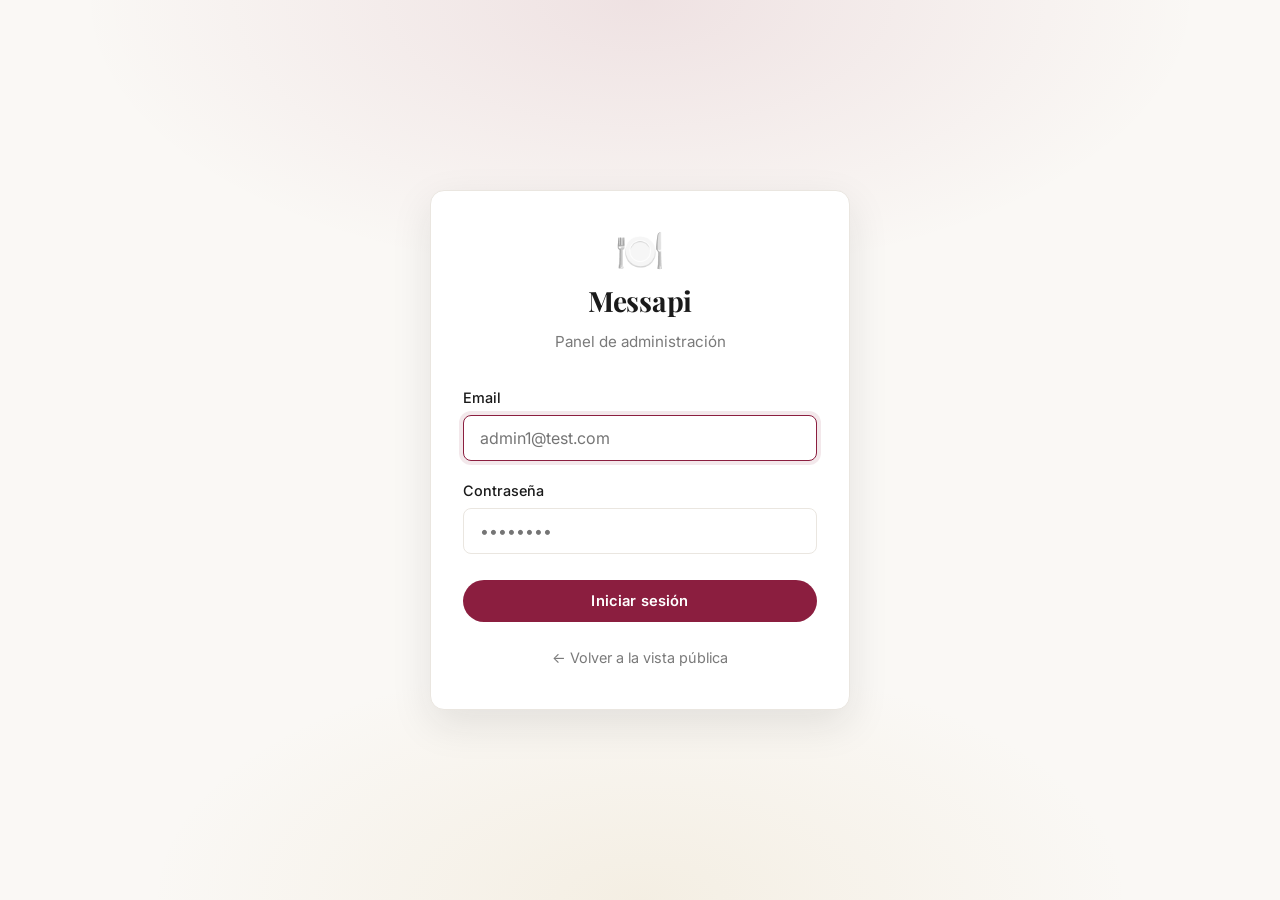
==== index.html @ 2e59fcf3 "feat: vista publica mobile con buscador desplegable y links de Maps" ====
<!DOCTYPE html>
<html lang="es">
<head>
    <meta charset="UTF-8">
    <meta name="viewport"
          content="width=device-width, initial-scale=1.0, viewport-fit=cover">
    <meta name="theme-color" content="#8B1E3F">
    <title>Iniciar sesión — Messapi</title>

    <link rel="preconnect" href="https://fonts.googleapis.com">
    <link rel="preconnect" href="https://fonts.gstatic.com" crossorigin>
    <link href="https://fonts.googleapis.com/css2?family=Playfair+Display:wght@600;700&family=Inter:wght@400;500;600;700&display=swap" rel="stylesheet">

    <link rel="stylesheet" href="css/global.css">
    <link rel="stylesheet" href="css/components.css">
    <link rel="stylesheet" href="css/mobile.css">
</head>
<body class="auth-page">

    <main class="auth-container">
        <div class="auth-card">
            <div class="auth-logo">🍽️</div>
            <h1 class="auth-title">Messapi</h1>
            <p class="auth-subtitle">Panel de administración</p>

            <form id="login-form" novalidate>
                <div class="form-group">
                    <label for="email">Email</label>
                    <input type="email" id="email" name="email" required
                           placeholder="admin1@test.com"
                           autocomplete="email"
                           inputmode="email"
                           autofocus>
                </div>

                <div class="form-group">
                    <label for="password">Contraseña</label>
                    <input type="password" id="password" name="password" required
                           placeholder="••••••••"
                           autocomplete="current-password">
                </div>

                <button type="submit" class="btn btn-primary btn-block" id="login-btn">
                    Iniciar sesión
                </button>

                <div id="form-error" class="form-error" hidden></div>
            </form>

            <p class="auth-footer">
                <a href="public.html">← Volver a la vista pública</a>
            </p>
        </div>
    </main>

    <script src="js/config.js"></script>
    <script src="js/utils/session.js"></script>
    <script src="js/utils/ui.js"></script>
    <script src="js/utils/guard.js"></script>
    <script src="js/services/client.js"></script>
    <script src="js/services/auth.js"></script>
    <script src="js/pages/login.js"></script>
</body>
</html>
---- css/global.css ----
/* =========================================================
   Reset y variables
   ========================================================= */
*, *::before, *::after {
    box-sizing: border-box;
    margin: 0;
    padding: 0;
}

:root {
    /* Paleta principal */
    --wine:        #8B1E3F;
    --wine-dark:   #6B1530;
    --wine-light:  #F5E6EB;

    --ink:         #1A1A1A;
    --ink-soft:    #3A3A3A;
    --muted:       #7A7A7A;
    --muted-soft:  #A8A8A8;

    --gold:        #C9A961;
    --gold-soft:   #E5D4A8;

    --cream:       #FAF8F5;
    --surface:     #FFFFFF;
    --border:      #EAE6E0;
    --border-dark: #D8D2C8;

    /* Estados */
    --success:     #2E7D32;
    --success-bg:  #E8F5E9;
    --warning:     #E65100;
    --warning-bg:  #FFF3E0;
    --danger:      #C62828;
    --danger-bg:   #FFEBEE;
    --info:        #1565C0;
    --info-bg:     #E3F2FD;
    --muted-bg:    #F0F0F0;

    /* Radios y sombras */
    --radius:      14px;
    --radius-sm:   8px;
    --radius-full: 999px;

    --shadow-sm:   0 1px 3px rgba(26, 26, 26, 0.04);
    --shadow-md:   0 4px 14px rgba(26, 26, 26, 0.06);
    --shadow-lg:   0 14px 40px rgba(26, 26, 26, 0.10);

    /* Tipografía */
    --font-display: 'Playfair Display', Georgia, serif;
    --font-sans:    'Inter', -apple-system, BlinkMacSystemFont,
                    'Segoe UI', Roboto, sans-serif;
}

/* El atributo hidden siempre oculta (regla universal) */
[hidden] {
    display: none !important;
}

html {
    font-family: var(--font-sans);
    color: var(--ink);
    background: var(--cream);
    line-height: 1.6;
    -webkit-font-smoothing: antialiased;
    -moz-osx-font-smoothing: grayscale;
}

body { min-height: 100vh; }

a { color: var(--wine); text-decoration: none; transition: color 0.15s; }
a:hover { color: var(--wine-dark); text-decoration: none; }

.container {
    width: 100%;
    max-width: 1200px;
    margin: 0 auto;
    padding: 0 24px;
}

/* =========================================================
   Header público
   ========================================================= */
.app-header {
    background: rgba(255, 255, 255, 0.95);
    backdrop-filter: saturate(180%) blur(10px);
    -webkit-backdrop-filter: saturate(180%) blur(10px);
    border-bottom: 1px solid var(--border);
    position: sticky;
    top: 0;
    z-index: 100;
}

.app-header__inner {
    display: flex;
    align-items: center;
    justify-content: space-between;
    height: 72px;
}

.app-header__logo {
    display: flex;
    align-items: center;
    gap: 10px;
    font-family: var(--font-display);
    font-size: 1.25rem;
    font-weight: 700;
    color: var(--ink);
    letter-spacing: -0.01em;
}
.app-header__logo:hover { color: var(--wine); }

.logo-icon { font-size: 1.5rem; }
.logo-text { line-height: 1; }

.app-header__nav { display: flex; gap: 10px; }

/* =========================================================
   Hero público
   ========================================================= */
.hero {
    position: relative;
    padding: 72px 0 56px;
    background:
        radial-gradient(900px 320px at 50% 0%, rgba(139, 30, 63, 0.08) 0%, transparent 70%),
        radial-gradient(700px 240px at 80% 100%, rgba(201, 169, 97, 0.10) 0%, transparent 70%),
        var(--cream);
    text-align: center;
}

.hero__inner { position: relative; z-index: 1; }

.hero__eyebrow {
    display: inline-block;
    font-size: 0.78rem;
    font-weight: 600;
    letter-spacing: 0.15em;
    text-transform: uppercase;
    color: var(--wine);
    padding: 6px 16px;
    background: var(--wine-light);
    border-radius: var(--radius-full);
    margin-bottom: 18px;
}

.hero__title {
    font-family: var(--font-display);
    font-size: 3rem;
    font-weight: 700;
    line-height: 1.1;
    letter-spacing: -0.02em;
    color: var(--ink);
    margin-bottom: 14px;
}

.hero__title::after {
    content: '';
    display: block;
    width: 60px;
    height: 3px;
    background: var(--gold);
    margin: 18px auto 0;
    border-radius: 2px;
}

.hero__subtitle {
    color: var(--muted);
    font-size: 1.08rem;
    max-width: 560px;
    margin: 0 auto;
    line-height: 1.6;
}

/* =========================================================
   Stats públicos
   ========================================================= */
.stats-section {
    margin-top: -32px;
    margin-bottom: 40px;
    position: relative;
    z-index: 2;
}

.stats-grid {
    display: grid;
    grid-template-columns: repeat(3, 1fr);
    gap: 16px;
}

.stat-card {
    background: var(--surface);
    border: 1px solid var(--border);
    border-radius: var(--radius);
    padding: 22px 20px;
    box-shadow: var(--shadow-md);
    text-align: center;
    transition: transform 0.2s, box-shadow 0.2s;
}
.stat-card:hover {
    transform: translateY(-2px);
    box-shadow: var(--shadow-lg);
}

.stat-card__icon {
    font-size: 1.6rem;
    margin-bottom: 8px;
    line-height: 1;
}

.stat-card__value {
    font-family: var(--font-display);
    font-size: 2rem;
    font-weight: 700;
    color: var(--wine);
    line-height: 1.1;
    margin-bottom: 4px;
    letter-spacing: -0.02em;
}

.stat-card__value--text {
    font-size: 1.1rem;
    color: var(--ink);
    white-space: nowrap;
    overflow: hidden;
    text-overflow: ellipsis;
    max-width: 100%;
    padding: 0 8px;
}

.stat-card__label {
    font-size: 0.78rem;
    color: var(--muted);
    text-transform: uppercase;
    letter-spacing: 0.08em;
    font-weight: 600;
}

/* =========================================================
   Toolbar (buscador + orden)
   ========================================================= */
.toolbar {
    display: flex;
    gap: 14px;
    align-items: center;
    margin-bottom: 28px;
    flex-wrap: wrap;
}

.toolbar__search {
    flex: 1 1 340px;
    position: relative;
    display: flex;
    align-items: center;
}

.toolbar__search-icon {
    position: absolute;
    left: 18px;
    font-size: 1rem;
    color: var(--muted);
    pointer-events: none;
    transition: color 0.15s;
}

.toolbar__search input {
    width: 100%;
    padding: 14px 18px 14px 46px;
    font-size: 0.95rem;
    font-family: inherit;
    border: 1px solid var(--border);
    border-radius: var(--radius-full);
    background: var(--surface);
    color: var(--ink);
    transition: border-color 0.15s, box-shadow 0.15s;
    box-shadow: var(--shadow-sm);
}
.toolbar__search input::placeholder { color: var(--muted-soft); }
.toolbar__search input:focus {
    outline: none;
    border-color: var(--wine);
    box-shadow: 0 0 0 4px rgba(139, 30, 63, 0.10);
}
.toolbar__search input:focus + .toolbar__search-icon { color: var(--wine); }

.toolbar__sort {
    display: flex;
    align-items: center;
    gap: 10px;
    color: var(--muted);
    font-size: 0.9rem;
    font-weight: 500;
}

.toolbar__sort select {
    padding: 13px 18px;
    font-size: 0.9rem;
    font-family: inherit;
    border: 1px solid var(--border);
    border-radius: var(--radius-full);
    background: var(--surface);
    color: var(--ink);
    cursor: pointer;
    box-shadow: var(--shadow-sm);
    transition: border-color 0.15s, box-shadow 0.15s;
}
.toolbar__sort select:focus {
    outline: none;
    border-color: var(--wine);
    box-shadow: 0 0 0 4px rgba(139, 30, 63, 0.10);
}

/* =========================================================
   Botones
   ========================================================= */
.btn {
    display: inline-flex;
    align-items: center;
    justify-content: center;
    gap: 6px;
    padding: 11px 22px;
    font-size: 0.92rem;
    font-weight: 600;
    font-family: inherit;
    border: 1px solid transparent;
    border-radius: var(--radius-full);
    cursor: pointer;
    transition: background 0.15s, border-color 0.15s,
                color 0.15s, opacity 0.15s, transform 0.1s;
    text-decoration: none;
    white-space: nowrap;
    letter-spacing: 0.01em;
}
.btn:disabled { opacity: 0.6; cursor: not-allowed; }
.btn:active:not(:disabled) { transform: translateY(1px); }

.btn-primary {
    background: var(--wine);
    color: #fff;
}
.btn-primary:hover:not(:disabled) { background: var(--wine-dark); }

.btn-outline {
    background: transparent;
    border-color: var(--border-dark);
    color: var(--ink);
}
.btn-outline:hover {
    background: var(--wine);
    border-color: var(--wine);
    color: #fff;
}

.btn-sm { padding: 9px 18px; font-size: 0.85rem; }
.btn-block { width: 100%; margin-top: 8px; }

/* =========================================================
   Estados (loading / error / empty)
   ========================================================= */
.state-block {
    text-align: center;
    padding: 80px 20px;
    color: var(--muted);
    font-size: 1rem;
}

.state-block--error { color: var(--danger); }
.state-block--error p { margin-bottom: 20px; }

.empty-icon {
    font-size: 3rem;
    margin-bottom: 14px;
    opacity: 0.4;
}

/* =========================================================
   Grid público
   ========================================================= */
.public-main { padding-bottom: 60px; }

.cards-grid {
    display: grid;
    grid-template-columns: repeat(auto-fill, minmax(340px, 1fr));
    gap: 24px;
}

/* =========================================================
   Footer
   ========================================================= */
.app-footer {
    margin-top: 60px;
    padding: 32px 0;
    border-top: 1px solid var(--border);
    text-align: center;
    color: var(--muted);
    font-size: 0.88rem;
    background: var(--surface);
}

/* =========================================================
   Autenticación (login)
   ========================================================= */
.auth-page {
    display: flex;
    align-items: center;
    justify-content: center;
    min-height: 100vh;
    padding: 24px;
    background:
        radial-gradient(800px 400px at 50% 0%, rgba(139, 30, 63, 0.10) 0%, transparent 70%),
        radial-gradient(700px 350px at 50% 100%, rgba(201, 169, 97, 0.12) 0%, transparent 70%),
        var(--cream);
}

.auth-container {
    width: 100%;
    max-width: 420px;
}

.auth-card {
    background: var(--surface);
    border: 1px solid var(--border);
    border-radius: var(--radius);
    padding: 40px 32px;
    box-shadow: var(--shadow-lg);
}

.auth-logo {
    text-align: center;
    font-size: 2.5rem;
    margin-bottom: 8px;
    line-height: 1;
}

.auth-title {
    font-family: var(--font-display);
    font-size: 1.75rem;
    font-weight: 700;
    text-align: center;
    color: var(--ink);
    letter-spacing: -0.01em;
    margin-bottom: 6px;
}

.auth-subtitle {
    text-align: center;
    color: var(--muted);
    font-size: 0.95rem;
    margin-bottom: 32px;
}

.auth-footer {
    margin-top: 24px;
    text-align: center;
    font-size: 0.9rem;
}

.auth-footer a {
    color: var(--muted);
    transition: color 0.15s;
}
.auth-footer a:hover {
    color: var(--wine);
}

.auth-card .form-group {
    margin-bottom: 18px;
}

.auth-card .form-group label {
    display: block;
    margin-bottom: 6px;
    font-weight: 500;
    font-size: 0.9rem;
    color: var(--ink);
}

.auth-card .form-group input {
    width: 100%;
    padding: 12px 16px;
    border: 1px solid var(--border);
    border-radius: var(--radius-sm);
    font-size: 1rem;
    font-family: inherit;
    background: var(--surface);
    color: var(--ink);
    transition: border-color 0.15s, box-shadow 0.15s;
}

.auth-card .form-group input:focus {
    outline: none;
    border-color: var(--wine);
    box-shadow: 0 0 0 4px rgba(139, 30, 63, 0.10);
}

/* Mensaje de error */
.form-error {
    margin-top: 14px;
    padding: 12px 14px;
    background: var(--danger-bg);
    border: 1px solid var(--danger);
    border-radius: var(--radius-sm);
    color: var(--danger);
    font-size: 0.9rem;
}

/* =========================================================
   Modal (base)
   ========================================================= */
.modal-overlay {
    position: fixed;
    inset: 0;
    background: rgba(26, 26, 26, 0.5);
    display: flex;
    align-items: center;
    justify-content: center;
    padding: 20px;
    z-index: 1000;
    animation: fadeIn 0.2s ease-out;
}

@keyframes fadeIn {
    from { opacity: 0; }
    to   { opacity: 1; }
}

.modal {
    background: var(--surface);
    border-radius: var(--radius);
    padding: 32px;
    max-width: 480px;
    width: 100%;
    box-shadow: var(--shadow-lg);
    animation: modalIn 0.25s cubic-bezier(0.4, 0, 0.2, 1);
    max-height: calc(100vh - 40px);
    overflow-y: auto;
}

@keyframes modalIn {
    from { opacity: 0; transform: translateY(12px) scale(0.98); }
    to   { opacity: 1; transform: translateY(0) scale(1); }
}

.modal--large { max-width: 560px; }

.modal__header {
    display: flex;
    align-items: center;
    justify-content: space-between;
    margin-bottom: 20px;
}

.modal__header .modal__title { margin-bottom: 0; }

.modal__close {
    background: transparent;
    border: none;
    font-size: 1.2rem;
    color: var(--muted);
    cursor: pointer;
    padding: 4px 8px;
    border-radius: 4px;
    transition: background 0.15s, color 0.15s;
}
.modal__close:hover {
    background: var(--cream);
    color: var(--ink);
}

.modal__title {
    font-family: var(--font-display);
    font-size: 1.5rem;
    font-weight: 700;
    color: var(--ink);
    margin-bottom: 6px;
    letter-spacing: -0.01em;
}

.modal__message {
    color: var(--muted);
    font-size: 0.92rem;
    margin-bottom: 24px;
}

.modal .form-group {
    margin-bottom: 16px;
}

.modal .form-group label {
    display: block;
    margin-bottom: 6px;
    font-weight: 500;
    font-size: 0.88rem;
    color: var(--ink);
}

.modal .form-group input,
.modal .form-group textarea {
    width: 100%;
    padding: 11px 14px;
    border: 1px solid var(--border);
    border-radius: var(--radius-sm);
    font-size: 0.95rem;
    font-family: inherit;
    background: var(--surface);
    color: var(--ink);
    transition: border-color 0.15s, box-shadow 0.15s;
    resize: vertical;
}

.modal .form-group input:focus,
.modal .form-group textarea:focus {
    outline: none;
    border-color: var(--wine);
    box-shadow: 0 0 0 4px rgba(139, 30, 63, 0.10);
}

.modal__actions {
    display: flex;
    gap: 10px;
    justify-content: flex-end;
    margin-top: 24px;
}

.modal__actions .btn { min-width: 120px; }

/* =========================================================
   Panel de mesas — Navbar
   ========================================================= */
.app-navbar {
    background: var(--surface);
    border-bottom: 1px solid var(--border);
    position: sticky;
    top: 0;
    z-index: 100;
    box-shadow: var(--shadow-sm);
}

.app-navbar__inner {
    max-width: 1200px;
    margin: 0 auto;
    padding: 0 24px;
    height: 64px;
    display: flex;
    align-items: center;
    justify-content: space-between;
}

.app-navbar__brand {
    display: flex;
    align-items: center;
    gap: 10px;
    font-family: var(--font-display);
    font-size: 1.15rem;
    font-weight: 700;
    color: var(--ink);
}

.app-navbar__badge {
    font-family: var(--font-sans);
    font-size: 0.65rem;
    font-weight: 700;
    letter-spacing: 0.1em;
    text-transform: uppercase;
    color: var(--wine);
    background: var(--wine-light);
    padding: 3px 8px;
    border-radius: 4px;
    margin-left: 4px;
}

.app-navbar__actions {
    display: flex;
    align-items: center;
    gap: 8px;
}

.navbar-btn {
    display: inline-flex;
    align-items: center;
    gap: 8px;
    padding: 8px 14px;
    border-radius: var(--radius-sm);
    border: 1px solid transparent;
    background: transparent;
    color: var(--ink);
    font-family: inherit;
    font-size: 0.88rem;
    font-weight: 500;
    letter-spacing: 0.01em;
    cursor: pointer;
    text-decoration: none;
    transition: background 0.15s, border-color 0.15s, color 0.15s;
}

.navbar-btn:hover {
    background: var(--cream);
    border-color: var(--border);
    text-decoration: none;
    color: var(--ink);
}

.navbar-btn.is-active {
    background: var(--wine);
    color: #fff;
    border-color: var(--wine);
}
.navbar-btn.is-active:hover {
    background: var(--wine-dark);
    border-color: var(--wine-dark);
    color: #fff;
}

.navbar-btn--danger:hover {
    background: var(--danger-bg);
    border-color: var(--danger);
    color: var(--danger);
}

.navbar-btn__icon {
    width: 18px;
    height: 18px;
    flex-shrink: 0;
    display: block;
    font-size: 1rem;
    line-height: 1;
}

/* =========================================================
   Panel de mesas — Layout
   ========================================================= */
.tables-panel {
    max-width: 1200px;
    margin: 0 auto;
    padding: 32px 24px 72px;
}

.tables-hero {
    margin-bottom: 32px;
}

.tables-hero__title {
    font-family: var(--font-display);
    font-size: 1.5rem;
    font-weight: 700;
    letter-spacing: 0.02em;
    color: var(--ink);
    margin-bottom: 6px;
    text-transform: uppercase;
}

.tables-hero__subtitle {
    color: var(--muted);
    font-size: 0.95rem;
}

/* =========================================================
   Grid de mesas (responsive automático)
   Se adapta al ancho del celu:
   - 320px → 4 columnas
   - 375px → 5 columnas
   - 414px → 6 columnas
   - 480px+ → 7 columnas
   ========================================================= */
.tables-grid {
    display: grid;
    grid-template-columns: repeat(auto-fill, minmax(58px, 1fr));
    gap: 14px;
    margin-bottom: 32px;
    padding: 8px 0;
}

.table-circle {
    aspect-ratio: 1;
    border-radius: 50%;
    border: none;
    cursor: pointer;
    display: flex;
    align-items: center;
    justify-content: center;
    padding: 0;
    position: relative;
    font-family: var(--font-display);
    font-weight: 700;
    font-size: 1.9rem;
    color: #fff;
    text-shadow: 0 2px 3px rgba(0, 0, 0, 0.35);
    transition:
        transform 0.15s cubic-bezier(0.4, 0, 0.2, 1),
        box-shadow 0.2s ease,
        filter 0.2s ease;
    will-change: transform;
    -webkit-tap-highlight-color: transparent;
    outline: none;
}

/* Brillo superior (glossy) */
.table-circle::before {
    content: '';
    position: absolute;
    top: 6%;
    left: 15%;
    right: 15%;
    height: 38%;
    border-radius: 50%;
    background: linear-gradient(
        180deg,
        rgba(255, 255, 255, 0.55) 0%,
        rgba(255, 255, 255, 0.05) 100%
    );
    pointer-events: none;
}

/* Sombra interna (volumen) */
.table-circle::after {
    content: '';
    position: absolute;
    bottom: 4%;
    left: 20%;
    right: 20%;
    height: 22%;
    border-radius: 50%;
    background: radial-gradient(
        ellipse at center,
        rgba(0, 0, 0, 0.18) 0%,
        transparent 70%
    );
    pointer-events: none;
}

.table-circle__number {
    line-height: 1;
    position: relative;
    z-index: 1;
    font-feature-settings: "tnum";
    letter-spacing: -0.02em;
}

/* Estados */
.table-circle--available {
    background:
        radial-gradient(circle at 30% 25%,
            #4ade80 0%,
            #16a34a 55%,
            #15803d 100%);
    box-shadow:
        0 1px 0 rgba(255, 255, 255, 0.4) inset,
        0 -3px 6px rgba(0, 0, 0, 0.15) inset,
        0 8px 18px rgba(22, 163, 74, 0.35),
        0 3px 6px rgba(0, 0, 0, 0.10);
}

.table-circle--occupied {
    background:
        radial-gradient(circle at 30% 25%,
            #f87171 0%,
            #dc2626 55%,
            #b91c1c 100%);
    box-shadow:
        0 1px 0 rgba(255, 255, 255, 0.4) inset,
        0 -3px 6px rgba(0, 0, 0, 0.15) inset,
        0 8px 18px rgba(220, 38, 38, 0.35),
        0 3px 6px rgba(0, 0, 0, 0.10);
}

.table-circle--reserved {
    background:
        radial-gradient(circle at 30% 25%,
            #fcd34d 0%,
            #f59e0b 55%,
            #d97706 100%);
    box-shadow:
        0 1px 0 rgba(255, 255, 255, 0.5) inset,
        0 -3px 6px rgba(0, 0, 0, 0.15) inset,
        0 8px 18px rgba(245, 158, 11, 0.40),
        0 3px 6px rgba(0, 0, 0, 0.10);
    color: #7c2d12;
    text-shadow: 0 1px 1px rgba(255, 255, 255, 0.3);
}

/* Hover */
.table-circle:hover:not(:disabled) {
    transform: translateY(-4px) scale(1.04);
}

.table-circle--available:hover:not(:disabled) {
    box-shadow:
        0 1px 0 rgba(255, 255, 255, 0.5) inset,
        0 -3px 6px rgba(0, 0, 0, 0.15) inset,
        0 14px 28px rgba(22, 163, 74, 0.50),
        0 5px 10px rgba(0, 0, 0, 0.12);
}

.table-circle--occupied:hover:not(:disabled) {
    box-shadow:
        0 1px 0 rgba(255, 255, 255, 0.5) inset,
        0 -3px 6px rgba(0, 0, 0, 0.15) inset,
        0 14px 28px rgba(220, 38, 38, 0.50),
        0 5px 10px rgba(0, 0, 0, 0.12);
}

.table-circle--reserved:hover:not(:disabled) {
    box-shadow:
        0 1px 0 rgba(255, 255, 255, 0.5) inset,
        0 -3px 6px rgba(0, 0, 0, 0.15) inset,
        0 14px 28px rgba(245, 158, 11, 0.55),
        0 5px 10px rgba(0, 0, 0, 0.12);
}

/* Active (presionado) */
.table-circle:active:not(:disabled) {
    transform: translateY(-1px) scale(0.97);
    transition: transform 0.05s ease;
}

/* Focus (teclado) */
.table-circle:focus-visible {
    box-shadow:
        0 1px 0 rgba(255, 255, 255, 0.5) inset,
        0 -3px 6px rgba(0, 0, 0, 0.15) inset,
        0 0 0 4px rgba(139, 30, 63, 0.35),
        0 8px 18px rgba(0, 0, 0, 0.20);
}

/* Disabled */
.table-circle:disabled {
    opacity: 0.55;
    cursor: wait;
    transform: none !important;
    filter: grayscale(0.3);
}

/* =========================================================
   Panel de mesas — Leyenda
   ========================================================= */
.legend {
    display: flex;
    justify-content: center;
    gap: 28px;
    flex-wrap: wrap;
    padding: 20px;
    background: var(--surface);
    border: 1px solid var(--border);
    border-radius: var(--radius);
    box-shadow: var(--shadow-sm);
}

.legend__item {
    display: inline-flex;
    align-items: center;
    gap: 8px;
    font-size: 0.9rem;
    font-weight: 500;
    color: var(--ink);
    text-transform: uppercase;
    letter-spacing: 0.05em;
}

.legend__dot {
    width: 14px;
    height: 14px;
    border-radius: 50%;
    display: inline-block;
}

.legend__dot--available { background: #16a34a; }
.legend__dot--occupied  { background: #dc2626; }
.legend__dot--reserved  { background: #f59e0b; }

/* =========================================================
   Modal — Tabs
   ========================================================= */
.tabs {
    display: flex;
    gap: 4px;
    border-bottom: 1px solid var(--border);
    margin-bottom: 24px;
}

.tab {
    padding: 10px 18px;
    border: none;
    background: transparent;
    font-family: inherit;
    font-size: 0.92rem;
    font-weight: 500;
    color: var(--muted);
    cursor: pointer;
    border-bottom: 2px solid transparent;
    margin-bottom: -1px;
    transition: color 0.15s, border-color 0.15s;
}

.tab:hover { color: var(--ink); }

.tab.is-active {
    color: var(--wine);
    border-bottom-color: var(--wine);
    font-weight: 600;
}

.tab-panel { display: none; }
.tab-panel.is-active { display: block; }

/* =========================================================
   Numberbox
   ========================================================= */
.numberbox {
    display: inline-flex;
    align-items: center;
    gap: 0;
    border: 1px solid var(--border);
    border-radius: var(--radius-sm);
    background: var(--surface);
    overflow: hidden;
    transition: border-color 0.15s, box-shadow 0.15s;
}

.numberbox:focus-within {
    border-color: var(--wine);
    box-shadow: 0 0 0 4px rgba(139, 30, 63, 0.10);
}

.numberbox__btn {
    width: 48px;
    height: 48px;
    display: inline-flex;
    align-items: center;
    justify-content: center;
    background: var(--cream);
    border: none;
    color: var(--ink);
    font-size: 1.4rem;
    font-weight: 600;
    cursor: pointer;
    transition: background 0.15s, color 0.15s;
    font-family: inherit;
    user-select: none;
    line-height: 1;
}

.numberbox__btn:hover {
    background: var(--wine-light);
    color: var(--wine);
}

.numberbox__btn:active { background: var(--gold-soft); }

.numberbox__input {
    width: 72px;
    height: 48px;
    border: none;
    border-left: 1px solid var(--border);
    border-right: 1px solid var(--border);
    background: var(--surface);
    color: var(--ink);
    font-size: 1.05rem;
    font-weight: 600;
    text-align: center;
    font-family: inherit;
    outline: none;
    -moz-appearance: textfield;
}

.numberbox__input::-webkit-outer-spin-button,
.numberbox__input::-webkit-inner-spin-button {
    -webkit-appearance: none;
    margin: 0;
}

.numberbox__hint {
    margin-top: 14px;
    color: var(--muted);
    font-size: 0.9rem;
}

.numberbox__hint strong {
    color: var(--ink);
    font-weight: 600;
}

/* =========================================================
   Toasts
   ========================================================= */
.toast {
    position: fixed;
    top: 20px;
    right: 20px;
    padding: 12px 18px;
    border-radius: var(--radius-sm);
    color: #fff;
    font-size: 0.9rem;
    font-weight: 500;
    box-shadow: var(--shadow-lg);
    z-index: 10000;
    animation: slideIn 0.25s ease-out;
    max-width: 340px;
}

.toast-success { background: var(--success); }
.toast-error   { background: var(--danger);  }
.toast-info    { background: var(--info);    }

.toast-available { background: #16a34a; }
.toast-occupied  { background: #dc2626; }
.toast-reserved  { background: #f59e0b; }

.toast-hide {
    opacity: 0;
    transform: translateX(20px);
    transition: opacity 0.3s, transform 0.3s;
}

@keyframes slideIn {
    from { opacity: 0; transform: translateX(20px); }
    to   { opacity: 1; transform: translateX(0);    }
}

/* =========================================================
   Responsive
   ========================================================= */
@media (max-width: 900px) {
    .stats-grid { gap: 12px; }
}

@media (max-width: 720px) {
    /* Header / Hero */
    .app-header__inner { height: 64px; }
    .hero { padding: 48px 0 40px; }
    .hero__title { font-size: 2rem; }
    .hero__title::after { margin-top: 14px; }
    .hero__subtitle { font-size: 1rem; }

    /* Stats */
    .stats-grid { grid-template-columns: 1fr; gap: 10px; }
    .stats-section { margin-top: -20px; margin-bottom: 28px; }

    /* Toolbar */
    .toolbar { flex-direction: column; align-items: stretch; }
    .toolbar__sort { justify-content: space-between; }

    /* Cards públicas */
    .cards-grid { grid-template-columns: 1fr; }

    /* Modal */
    .modal { padding: 24px; }

    /* Navbar del panel */
    .app-navbar__inner { padding: 0 16px; }
    .navbar-btn__label { display: none; }
    .navbar-btn { padding: 8px 10px; }

    /* Panel de mesas */
    .tables-panel { padding: 24px 16px 48px; }
    .tables-hero__title { font-size: 1.2rem; }

    .tables-grid {
        grid-template-columns: repeat(auto-fill, minmax(82px, 1fr));
        gap: 18px;
        padding: 12px 0;
    }

    .table-circle { font-size: 1.4rem; }

    .legend { gap: 16px; padding: 16px; }
    .legend__item { font-size: 0.78rem; }
}
---- css/components.css ----
/* =========================================================
   Spinner (usado en estados de carga)
   ========================================================= */
.spinner {
    width: 42px;
    height: 42px;
    border: 3px solid var(--border);
    border-top-color: var(--wine);
    border-radius: 50%;
    animation: spin 0.8s linear infinite;
    margin: 0 auto 16px;
}

@keyframes spin { to { transform: rotate(360deg); } }

/* =========================================================
   Card base (con borde superior decorativo)
   ========================================================= */
.card {
    background: var(--surface);
    border-radius: var(--radius);
    border: 1px solid var(--border);
    padding: 0;
    box-shadow: var(--shadow-sm);
    transition: box-shadow 0.25s, transform 0.25s, border-color 0.25s;
    overflow: hidden;
    position: relative;
    animation: fadeUp 0.4s ease-out both;
}

.card:hover {
    box-shadow: var(--shadow-lg);
    transform: translateY(-4px);
    border-color: var(--border-dark);
}

@keyframes fadeUp {
    from { opacity: 0; transform: translateY(10px); }
    to   { opacity: 1; transform: translateY(0);    }
}

/* Borde superior decorativo (vino → dorado) */
.card::before {
    content: '';
    display: block;
    height: 3px;
    background: linear-gradient(90deg, var(--wine) 0%, var(--gold) 100%);
}

/* =========================================================
   Restaurant card (vista pública)
   ========================================================= */
.restaurant-card {
    display: flex;
    flex-direction: column;
    padding: 24px;
    gap: 14px;
}

.restaurant-card__header {
    display: flex;
    justify-content: space-between;
    align-items: flex-start;
    gap: 12px;
}

.restaurant-card__name {
    font-family: var(--font-display);
    font-size: 1.35rem;
    font-weight: 700;
    line-height: 1.25;
    color: var(--ink);
    letter-spacing: -0.01em;
}

.restaurant-card__meta {
    list-style: none;
    display: flex;
    flex-direction: column;
    gap: 6px;
}

.restaurant-card__meta li {
    color: var(--muted);
    font-size: 0.9rem;
    display: flex;
    align-items: center;
    gap: 8px;
    line-height: 1.4;
}

.restaurant-card__description {
    color: var(--ink-soft);
    font-size: 0.94rem;
    line-height: 1.6;
    padding: 14px 0 0;
    border-top: 1px dashed var(--border);
    display: -webkit-box;
    -webkit-line-clamp: 3;
    -webkit-box-orient: vertical;
    overflow: hidden;
    font-style: italic;
}

/* ---------- Mini mapa ---------- */
.restaurant-card__map {
    display: block;
    border-radius: var(--radius-sm);
    overflow: hidden;
    border: 1px solid var(--border);
    line-height: 0;
    transition: border-color 0.15s, transform 0.15s, box-shadow 0.15s;
    position: relative;
    cursor: pointer;
}

.restaurant-card__map:hover {
    border-color: var(--wine);
    box-shadow: 0 4px 12px rgba(139, 30, 63, 0.15);
    text-decoration: none;
}

.restaurant-card__map iframe {
    display: block;
    width: 100%;
    height: 140px;
    border: 0;
    pointer-events: none;
    filter: saturate(0.95);
    transition: filter 0.15s;
}

.restaurant-card__map:hover iframe {
    filter: saturate(1.05);
}

.restaurant-card__availability {
    margin-top: auto;
    padding-top: 18px;
    border-top: 1px solid var(--border);
}

.availability-number {
    display: flex;
    align-items: baseline;
    gap: 8px;
    margin-bottom: 12px;
}

.availability-number strong {
    font-family: var(--font-display);
    font-size: 2.1rem;
    font-weight: 700;
    color: var(--wine);
    line-height: 1;
    letter-spacing: -0.02em;
}

.availability-number span {
    color: var(--muted);
    font-size: 0.88rem;
    font-weight: 500;
}

.availability-bar {
    height: 6px;
    background: var(--border);
    border-radius: var(--radius-full);
    overflow: hidden;
}

.availability-bar__fill {
    height: 100%;
    background: linear-gradient(90deg, var(--success) 0%, #4CAF50 100%);
    transition: width 0.6s cubic-bezier(0.4, 0, 0.2, 1);
    border-radius: var(--radius-full);
}
---- css/mobile.css ----
/* =========================================================
   MOBILE — Estilos para dispositivos móviles
   - Safe areas (iPhone notch)
   - Header compacto
   - Buscador desplegable
   - Cards de restaurantes compactas
   - Botón flotante "volver arriba"
   ========================================================= */

/* ---------------------------------------------------------
   Variables
   --------------------------------------------------------- */
:root {
    --safe-top:    env(safe-area-inset-top, 0px);
    --safe-right:  env(safe-area-inset-right, 0px);
    --safe-bottom: env(safe-area-inset-bottom, 0px);
    --safe-left:   env(safe-area-inset-left, 0px);
}

/* ---------------------------------------------------------
   Body con safe areas
   --------------------------------------------------------- */
body {
    padding-top: var(--safe-top);
    padding-left: var(--safe-left);
    padding-right: var(--safe-right);
    -webkit-tap-highlight-color: transparent;
    overscroll-behavior-y: contain;
}

/* ---------------------------------------------------------
   Header compacto
   --------------------------------------------------------- */
.app-header__inner {
    height: 56px;
    padding: 0 16px;
}

.app-header__logo {
    font-size: 1rem;
    gap: 8px;
}

.logo-mark {
    width: 8px;
    height: 8px;
}

.app-header__actions {
    display: flex;
    align-items: center;
    gap: 4px;
}

.icon-btn {
    width: 40px;
    height: 40px;
    display: inline-flex;
    align-items: center;
    justify-content: center;
    background: transparent;
    border: 1px solid transparent;
    border-radius: var(--radius-sm);
    color: var(--ink);
    cursor: pointer;
    transition: background 0.15s, border-color 0.15s;
    -webkit-tap-highlight-color: transparent;
    text-decoration: none;
    padding: 0;
}

.icon-btn:hover,
.icon-btn:active {
    background: var(--cream);
    border-color: var(--border);
}

.icon-btn svg {
    display: block;
}

/* ---------------------------------------------------------
   Buscador desplegable
   --------------------------------------------------------- */
.search-panel {
    background: var(--surface);
    border-top: 1px solid var(--border);
    padding: 12px 16px;
    animation: slideDown 0.2s ease-out;
}

@keyframes slideDown {
    from { opacity: 0; transform: translateY(-8px); }
    to   { opacity: 1; transform: translateY(0); }
}

.search-panel__inner {
    display: flex;
    align-items: center;
    gap: 8px;
    background: var(--cream);
    border: 1px solid var(--border);
    border-radius: var(--radius-full);
    padding: 8px 12px;
}

.search-panel__inner:focus-within {
    border-color: var(--wine);
    box-shadow: 0 0 0 3px rgba(139, 30, 63, 0.10);
}

.search-panel__icon {
    color: var(--muted);
    font-size: 0.95rem;
    flex-shrink: 0;
}

.search-panel__inner input {
    flex: 1;
    border: none;
    background: transparent;
    outline: none;
    font-family: inherit;
    font-size: 0.95rem;
    color: var(--ink);
    padding: 4px 0;
    min-width: 0;
}

.search-panel__close {
    background: transparent;
    border: none;
    color: var(--muted);
    font-size: 1.1rem;
    cursor: pointer;
    padding: 4px 8px;
    border-radius: 4px;
    flex-shrink: 0;
}

.search-panel__close:active {
    background: var(--border);
}

/* ---------------------------------------------------------
   Hero compacto
   --------------------------------------------------------- */
.hero {
    padding: 20px 16px 16px;
    text-align: center;
}

.hero__eyebrow {
    font-size: 0.62rem;
    padding: 3px 10px;
    letter-spacing: 0.1em;
    margin-bottom: 8px;
}

.hero__title {
    font-size: 1.4rem;
    margin-bottom: 6px;
}

.hero__title::after {
    width: 32px;
    height: 2px;
    margin-top: 8px;
}

.hero__subtitle {
    font-size: 0.82rem;
}

/* ---------------------------------------------------------
   Lista de restaurantes
   --------------------------------------------------------- */
.public-main {
    padding: 0 14px 32px;
}

.restaurants-list {
    display: flex;
    flex-direction: column;
    gap: 10px;
}

/* ---------------------------------------------------------
   Card de restaurante (compacta, rectangular)
   --------------------------------------------------------- */
.restaurant-row {
    background: var(--surface);
    border: 1px solid var(--border);
    border-radius: var(--radius-sm);
    padding: 12px 14px;
    box-shadow: var(--shadow-sm);
    position: relative;
    overflow: hidden;
    animation: fadeUp 0.35s ease-out both;
    display: flex;
    flex-direction: column;
    gap: 4px;
}

/* Detalle dorado a la izquierda */
.restaurant-row::before {
    content: '';
    position: absolute;
    left: 0;
    top: 0;
    bottom: 0;
    width: 3px;
    background: linear-gradient(180deg, var(--wine) 0%, var(--gold) 100%);
}

/* Fila 1: nombre + info */
.restaurant-row__head {
    display: flex;
    align-items: baseline;
    justify-content: space-between;
    gap: 8px;
    flex-wrap: wrap;
}

.restaurant-row__name {
    font-family: var(--font-display);
    font-size: 1.05rem;
    font-weight: 700;
    line-height: 1.15;
    color: var(--ink);
    letter-spacing: -0.01em;
    flex-shrink: 0;
}

.restaurant-row__info {
    display: flex;
    align-items: baseline;
    gap: 10px;
    font-size: 0.72rem;
    color: var(--muted);
    flex-shrink: 1;
    min-width: 0;
    margin-left: auto;
    text-align: right;
}

.restaurant-row__phone {
    white-space: nowrap;
    font-weight: 500;
}

.restaurant-row__address {
    white-space: nowrap;
    overflow: hidden;
    text-overflow: ellipsis;
}

/* Fila 2: descripción */
.restaurant-row__desc {
    color: var(--ink-soft);
    font-size: 0.8rem;
    font-style: italic;
    line-height: 1.3;
    white-space: nowrap;
    overflow: hidden;
    text-overflow: ellipsis;
}

/* Fila 3: disponibilidad */
.restaurant-row__count {
    color: var(--muted);
    font-size: 0.78rem;
    margin-top: 2px;
    margin-bottom: 2px;
}

.restaurant-row__count strong {
    color: var(--wine);
    font-family: var(--font-display);
    font-size: 1rem;
    font-weight: 700;
    margin-right: 2px;
}

/* Fila 4: barra de progreso */
.restaurant-row .availability-bar {
    height: 4px;
    background: var(--border);
    border-radius: var(--radius-full);
    overflow: hidden;
}

.restaurant-row .availability-bar__fill {
    height: 100%;
    background: linear-gradient(90deg, var(--success) 0%, #4CAF50 100%);
    transition: width 0.6s cubic-bezier(0.4, 0, 0.2, 1);
    border-radius: var(--radius-full);
}

/* Fila 5: link a Google Maps */
.restaurant-row__maps {
    display: inline-flex;
    align-items: center;
    gap: 4px;
    font-size: 0.78rem;
    font-weight: 500;
    color: var(--wine);
    text-decoration: none;
    margin-top: 4px;
    align-self: flex-start;
    transition: color 0.15s;
}

.restaurant-row__maps:active {
    color: var(--wine-dark);
    text-decoration: underline;
}

/* ---------------------------------------------------------
   Botón flotante "volver arriba"
   --------------------------------------------------------- */
.back-to-top {
    position: fixed;
    bottom: calc(20px + var(--safe-bottom));
    left: calc(20px + var(--safe-left));
    width: 60px;
    height: 60px;
    border-radius: 50%;
    background: linear-gradient(135deg, #8B1E3F 0%, #6B1530 100%);
    color: #fff;
    border: 3px solid #C9A961;
    cursor: pointer;
    display: flex;
    align-items: center;
    justify-content: center;
    box-shadow:
        0 8px 20px rgba(139, 30, 63, 0.40),
        0 2px 6px rgba(0, 0, 0, 0.15),
        0 0 0 4px rgba(201, 169, 97, 0.15);
    z-index: 999;
    opacity: 0;
    visibility: hidden;
    transform: translateY(20px) scale(0.9);
    transition:
        opacity 0.25s ease,
        visibility 0.25s ease,
        transform 0.25s cubic-bezier(0.4, 0, 0.2, 1),
        box-shadow 0.2s ease;
    -webkit-tap-highlight-color: transparent;
    padding: 0;
}

.back-to-top.is-visible {
    opacity: 1;
    visibility: visible;
    transform: translateY(0) scale(1);
    animation: pulse-gold 2.5s ease-in-out infinite;
}

.back-to-top:active {
    background: linear-gradient(135deg, #6B1530 0%, #8B1E3F 100%);
    transform: scale(0.92);
}

.back-to-top svg {
    display: block;
    color: #fff;
    filter: drop-shadow(0 1px 2px rgba(0, 0, 0, 0.2));
}

@keyframes pulse-gold {
    0%, 100% {
        box-shadow:
            0 8px 20px rgba(139, 30, 63, 0.40),
            0 2px 6px rgba(0, 0, 0, 0.15),
            0 0 0 4px rgba(201, 169, 97, 0.15);
    }
    50% {
        box-shadow:
            0 8px 20px rgba(139, 30, 63, 0.40),
            0 2px 6px rgba(0, 0, 0, 0.15),
            0 0 0 8px rgba(201, 169, 97, 0.05);
    }
}

/* ---------------------------------------------------------
   Footer
   --------------------------------------------------------- */
.app-footer {
    margin-top: 24px;
    padding: 18px 16px;
    font-size: 0.78rem;
}
/* =========================================================
   Toasts en mobile (abajo de la pantalla)
   ========================================================= */
.toast {
    top: auto !important;
    bottom: calc(90px + env(safe-area-inset-bottom, 0px)) !important;
    left: 16px !important;
    right: 16px !important;
    max-width: none !important;
    width: auto !important;
    text-align: center;
    animation: toastInUp 0.25s ease-out;
    font-size: 0.9rem;
    padding: 14px 18px;
    box-shadow:
        0 8px 24px rgba(0, 0, 0, 0.20),
        0 2px 8px rgba(0, 0, 0, 0.10);
    border-radius: 10px;
}

@keyframes toastInUp {
    from { opacity: 0; transform: translateY(20px); }
    to   { opacity: 1; transform: translateY(0); }
}

.toast-hide {
    opacity: 0;
    transform: translateY(20px) !important;
    transition: opacity 0.3s, transform 0.3s;
}
/* =========================================================
   PANEL DE MESAS (mobile)
   ========================================================= */

/* ---------- Navbar ---------- */
.app-navbar {
    background: var(--surface);
    border-bottom: 1px solid var(--border);
    position: sticky;
    top: 0;
    z-index: 100;
    box-shadow: var(--shadow-sm);
}

.app-navbar__inner {
    padding: 0 16px;
    height: 56px;
    display: flex;
    align-items: center;
    justify-content: space-between;
}

.app-navbar__brand {
    display: flex;
    align-items: center;
    gap: 8px;
    font-family: var(--font-display);
    font-size: 1rem;
    font-weight: 700;
    color: var(--ink);
}

.app-navbar__badge {
    font-family: var(--font-sans);
    font-size: 0.6rem;
    font-weight: 700;
    letter-spacing: 0.1em;
    text-transform: uppercase;
    color: var(--wine);
    background: var(--wine-light);
    padding: 2px 7px;
    border-radius: 4px;
    margin-left: 2px;
}

.app-navbar__actions {
    display: flex;
    align-items: center;
    gap: 4px;
}

.navbar-btn {
    width: 40px;
    height: 40px;
    display: inline-flex;
    align-items: center;
    justify-content: center;
    border-radius: var(--radius-sm);
    border: 1px solid transparent;
    background: transparent;
    color: var(--ink);
    cursor: pointer;
    transition: background 0.15s, border-color 0.15s, color 0.15s;
    text-decoration: none;
    padding: 0;
}

.navbar-btn:hover,
.navbar-btn:active {
    background: var(--cream);
    border-color: var(--border);
}

.navbar-btn.is-active {
    background: var(--wine);
    color: #fff;
    border-color: var(--wine);
}

.navbar-btn--danger:hover {
    background: var(--danger-bg);
    border-color: var(--danger);
    color: var(--danger);
}

/* ---------- Panel de mesas ---------- */
.tables-panel {
    padding: 24px 16px 48px;
}

.tables-hero {
    margin-bottom: 24px;
}

.tables-hero__title {
    font-family: var(--font-display);
    font-size: 1.2rem;
    font-weight: 700;
    letter-spacing: 0.02em;
    color: var(--ink);
    margin-bottom: 4px;
    text-transform: uppercase;
}

.tables-hero__subtitle {
    color: var(--muted);
    font-size: 0.88rem;
}

/* Grid fijo de 4 columnas en mobile */
.tables-grid {
    display: grid;
    grid-template-columns: repeat(4, 1fr);
    gap: 12px;
    margin-bottom: 32px;
    padding: 8px 0;
}
/* ---------- Círculos 3D ---------- */
.table-circle {
    aspect-ratio: 1;
    border-radius: 50%;
    border: none;
    cursor: pointer;
    display: flex;
    align-items: center;
    justify-content: center;
    padding: 0;
    position: relative;
    font-family: var(--font-display);
    font-weight: 700;
    font-size: 1.3rem;
    color: #fff;
    text-shadow: 0 2px 3px rgba(0, 0, 0, 0.35);
    transition: transform 0.15s cubic-bezier(0.4, 0, 0.2, 1), box-shadow 0.2s ease;
    will-change: transform;
    -webkit-tap-highlight-color: transparent;
    outline: none;
}

.table-circle::before {
    content: '';
    position: absolute;
    top: 6%;
    left: 15%;
    right: 15%;
    height: 38%;
    border-radius: 50%;
    background: linear-gradient(180deg, rgba(255, 255, 255, 0.55) 0%, rgba(255, 255, 255, 0.05) 100%);
    pointer-events: none;
}

.table-circle::after {
    content: '';
    position: absolute;
    bottom: 4%;
    left: 20%;
    right: 20%;
    height: 22%;
    border-radius: 50%;
    background: radial-gradient(ellipse at center, rgba(0, 0, 0, 0.18) 0%, transparent 70%);
    pointer-events: none;
}

.table-circle__number {
    line-height: 1;
    position: relative;
    z-index: 1;
    font-feature-settings: "tnum";
    letter-spacing: -0.02em;
}

.table-circle--available {
    background: radial-gradient(circle at 30% 25%, #4ade80 0%, #16a34a 55%, #15803d 100%);
    box-shadow:
        0 1px 0 rgba(255, 255, 255, 0.4) inset,
        0 -3px 6px rgba(0, 0, 0, 0.15) inset,
        0 6px 14px rgba(22, 163, 74, 0.35),
        0 2px 4px rgba(0, 0, 0, 0.10);
}

.table-circle--occupied {
    background: radial-gradient(circle at 30% 25%, #f87171 0%, #dc2626 55%, #b91c1c 100%);
    box-shadow:
        0 1px 0 rgba(255, 255, 255, 0.4) inset,
        0 -3px 6px rgba(0, 0, 0, 0.15) inset,
        0 6px 14px rgba(220, 38, 38, 0.35),
        0 2px 4px rgba(0, 0, 0, 0.10);
}

.table-circle--reserved {
    background: radial-gradient(circle at 30% 25%, #fcd34d 0%, #f59e0b 55%, #d97706 100%);
    box-shadow:
        0 1px 0 rgba(255, 255, 255, 0.5) inset,
        0 -3px 6px rgba(0, 0, 0, 0.15) inset,
        0 6px 14px rgba(245, 158, 11, 0.40),
        0 2px 4px rgba(0, 0, 0, 0.10);
    color: #7c2d12;
    text-shadow: 0 1px 1px rgba(255, 255, 255, 0.3);
}

.table-circle:active:not(:disabled) {
    transform: translateY(-1px) scale(0.97);
}

.table-circle:disabled {
    opacity: 0.55;
    cursor: wait;
}

/* Flash al cambiar estado */
.table-circle.is-flashing {
    animation: flash 0.4s ease-out;
}

@keyframes flash {
    0%   { box-shadow: 0 0 0 0 rgba(255, 255, 255, 0.8); }
    50%  { box-shadow: 0 0 0 12px rgba(255, 255, 255, 0); }
    100% { box-shadow: none; }
}

/* Leyenda */
.legend {
    display: flex;
    justify-content: center;
    gap: 16px;
    flex-wrap: wrap;
    padding: 16px;
    background: var(--surface);
    border: 1px solid var(--border);
    border-radius: var(--radius);
    box-shadow: var(--shadow-sm);
}

.legend__item {
    display: inline-flex;
    align-items: center;
    gap: 6px;
    font-size: 0.78rem;
    font-weight: 500;
    color: var(--ink);
    text-transform: uppercase;
    letter-spacing: 0.05em;
}

.legend__dot {
    width: 12px;
    height: 12px;
    border-radius: 50%;
    display: inline-block;
}

.legend__dot--available { background: #16a34a; }
.legend__dot--occupied  { background: #dc2626; }
.legend__dot--reserved  { background: #f59e0b; }

/* ---------- Modal editar (mobile) ---------- */
.modal--large {
    max-width: 100%;
    max-height: 90vh;
}

.modal__header {
    display: flex;
    align-items: center;
    justify-content: space-between;
    margin-bottom: 18px;
}

.modal__header .modal__title {
    margin-bottom: 0;
}

.modal__close {
    background: transparent;
    border: none;
    font-size: 1.2rem;
    color: var(--muted);
    cursor: pointer;
    padding: 6px 10px;
    border-radius: 4px;
}
.modal__close:active {
    background: var(--cream);
}

/* ---------- Tabs ---------- */
.tabs {
    display: flex;
    gap: 4px;
    border-bottom: 1px solid var(--border);
    margin-bottom: 20px;
}

.tab {
    flex: 1;
    padding: 10px 12px;
    border: none;
    background: transparent;
    font-family: inherit;
    font-size: 0.85rem;
    font-weight: 500;
    color: var(--muted);
    cursor: pointer;
    border-bottom: 2px solid transparent;
    margin-bottom: -1px;
    transition: color 0.15s, border-color 0.15s;
}

.tab.is-active {
    color: var(--wine);
    border-bottom-color: var(--wine);
    font-weight: 600;
}

.tab-panel { display: none; }
.tab-panel.is-active { display: block; }

/* ---------- Numberbox ---------- */
.numberbox {
    display: flex;
    align-items: center;
    border: 1px solid var(--border);
    border-radius: var(--radius-sm);
    background: var(--surface);
    overflow: hidden;
    max-width: 200px;
    margin: 0 auto;
}

.numberbox:focus-within {
    border-color: var(--wine);
    box-shadow: 0 0 0 4px rgba(139, 30, 63, 0.10);
}

.numberbox__btn {
    width: 48px;
    height: 48px;
    background: var(--cream);
    border: none;
    color: var(--ink);
    font-size: 1.4rem;
    font-weight: 600;
    cursor: pointer;
    font-family: inherit;
    padding: 0;
}
.numberbox__btn:active { background: var(--wine-light); }

.numberbox__input {
    flex: 1;
    height: 48px;
    border: none;
    border-left: 1px solid var(--border);
    border-right: 1px solid var(--border);
    text-align: center;
    font-size: 1.05rem;
    font-weight: 600;
    font-family: inherit;
    background: var(--surface);
    color: var(--ink);
    outline: none;
    -moz-appearance: textfield;
    width: 60px;
}

.numberbox__input::-webkit-outer-spin-button,
.numberbox__input::-webkit-inner-spin-button {
    -webkit-appearance: none;
    margin: 0;
}

.numberbox__hint {
    margin-top: 14px;
    color: var(--muted);
    font-size: 0.88rem;
    text-align: center;
}

.numberbox__hint strong {
    color: var(--ink);
    font-weight: 600;
}

/* Estado vacío */
.empty-restaurant {
    display: flex;
    justify-content: center;
    padding: 24px 0;
}

.empty-restaurant__card {
    background: var(--surface);
    border: 1px solid var(--border);
    border-radius: var(--radius);
    padding: 32px 24px;
    box-shadow: var(--shadow-md);
    text-align: center;
}

.empty-restaurant__title {
    font-family: var(--font-display);
    font-size: 1.3rem;
    font-weight: 700;
    color: var(--ink);
    margin-bottom: 10px;
}

.empty-restaurant__text {
    color: var(--muted);
    font-size: 0.9rem;
    line-height: 1.5;
    margin-bottom: 22px;
}

/* Form section hint */
.form-section__hint {
    color: var(--muted);
    font-size: 0.88rem;
    line-height: 1.5;
    margin-bottom: 18px;
    text-align: center;
}
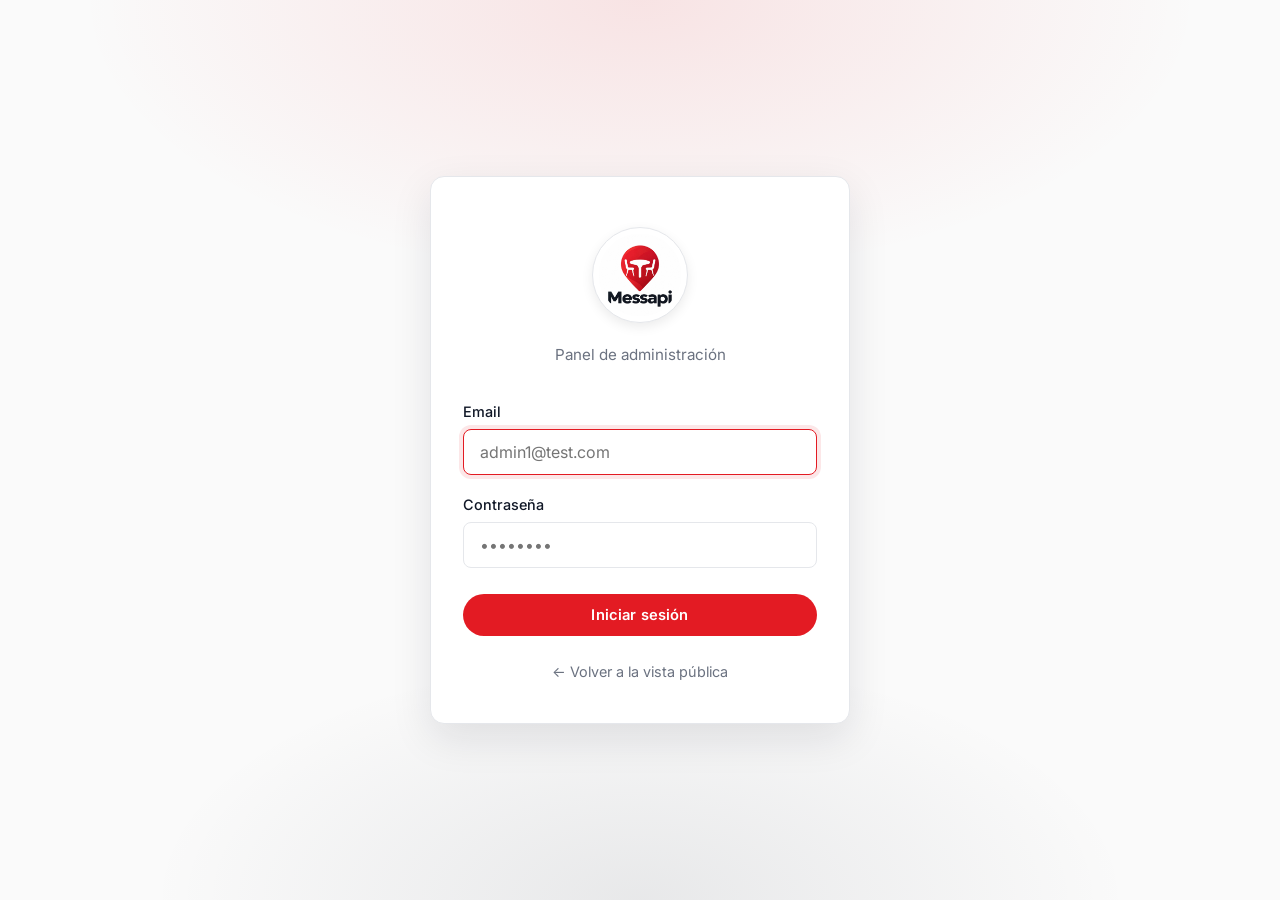
==== commit 38846312: "feat: integracion de logo, paleta roja, buscador exacto y rediseño visual completo" ====
--- a/index.html
+++ b/index.html
@@ -4,7 +4,7 @@
     <meta charset="UTF-8">
     <meta name="viewport"
           content="width=device-width, initial-scale=1.0, viewport-fit=cover">
-    <meta name="theme-color" content="#8B1E3F">
+    <meta name="theme-color" content="#E31B23">
     <title>Iniciar sesión — Messapi</title>
 
     <link rel="preconnect" href="https://fonts.googleapis.com">
@@ -19,8 +19,15 @@
 
     <main class="auth-container">
         <div class="auth-card">
-            <div class="auth-logo">🍽️</div>
-            <h1 class="auth-title">Messapi</h1>
+            
+                        <!-- Logo en círculo (más grande y centrado) -->
+            <div style="display: flex; justify-content: center; margin-bottom: 20px; margin-top: 10px;">
+                <div style="width: 96px; height: 96px; border-radius: 50%; overflow: hidden; display: flex; align-items: center; justify-content: center; background: #ffffff; border: 1px solid #e5e7eb; padding: 6px; box-shadow: 0 4px 12px rgba(0,0,0,0.08);">
+                    <img src="assets/logo.jpeg" alt="Messapi" style="width: 100%; height: 100%; object-fit: contain; border-radius: 50%;">
+                </div>
+            </div>
+
+           
             <p class="auth-subtitle">Panel de administración</p>
 
             <form id="login-form" novalidate>
--- a/css/global.css
+++ b/css/global.css
@@ -8,23 +8,23 @@
 }
 
 :root {
-    /* Paleta principal */
-    --wine:        #8B1E3F;
-    --wine-dark:   #6B1530;
-    --wine-light:  #F5E6EB;
-
-    --ink:         #1A1A1A;
-    --ink-soft:    #3A3A3A;
-    --muted:       #7A7A7A;
-    --muted-soft:  #A8A8A8;
-
-    --gold:        #C9A961;
-    --gold-soft:   #E5D4A8;
-
-    --cream:       #FAF8F5;
+    /* Paleta principal (Basada en el Logo Messapi) */
+    --wine:        #E31B23; /* Rojo vibrante */
+    --wine-dark:   #B31218; /* Rojo oscuro para hover */
+    --wine-light:  #FDECEC; /* Rojo muy claro para fondos */
+
+    --ink:         #111827; /* Negro del texto Messapi */
+    --ink-soft:    #374151;
+    --muted:       #6B7280;
+    --muted-soft:  #9CA3AF;
+
+    --gold:        #111827; /* Negro para mantener la elegancia */
+    --gold-soft:   #E5E7EB;
+
+    --cream:       #FAFAFA;
     --surface:     #FFFFFF;
-    --border:      #EAE6E0;
-    --border-dark: #D8D2C8;
+    --border:      #E5E7EB;
+    --border-dark: #D1D5DB;
 
     /* Estados */
     --success:     #2E7D32;
@@ -35,27 +35,23 @@
     --danger-bg:   #FFEBEE;
     --info:        #1565C0;
     --info-bg:     #E3F2FD;
-    --muted-bg:    #F0F0F0;
+    --muted-bg:    #F3F4F6;
 
     /* Radios y sombras */
     --radius:      14px;
     --radius-sm:   8px;
     --radius-full: 999px;
 
-    --shadow-sm:   0 1px 3px rgba(26, 26, 26, 0.04);
-    --shadow-md:   0 4px 14px rgba(26, 26, 26, 0.06);
-    --shadow-lg:   0 14px 40px rgba(26, 26, 26, 0.10);
+    --shadow-sm:   0 1px 3px rgba(17, 24, 39, 0.04);
+    --shadow-md:   0 4px 14px rgba(17, 24, 39, 0.06);
+    --shadow-lg:   0 14px 40px rgba(17, 24, 39, 0.10);
 
     /* Tipografía */
     --font-display: 'Playfair Display', Georgia, serif;
-    --font-sans:    'Inter', -apple-system, BlinkMacSystemFont,
-                    'Segoe UI', Roboto, sans-serif;
-}
-
-/* El atributo hidden siempre oculta (regla universal) */
-[hidden] {
-    display: none !important;
-}
+    --font-sans:    'Inter', -apple-system, BlinkMacSystemFont, 'Segoe UI', Roboto, sans-serif;
+}
+
+[hidden] { display: none !important; }
 
 html {
     font-family: var(--font-sans);
@@ -112,7 +108,6 @@
 
 .logo-icon { font-size: 1.5rem; }
 .logo-text { line-height: 1; }
-
 .app-header__nav { display: flex; gap: 10px; }
 
 /* =========================================================
@@ -122,8 +117,8 @@
     position: relative;
     padding: 72px 0 56px;
     background:
-        radial-gradient(900px 320px at 50% 0%, rgba(139, 30, 63, 0.08) 0%, transparent 70%),
-        radial-gradient(700px 240px at 80% 100%, rgba(201, 169, 97, 0.10) 0%, transparent 70%),
+        radial-gradient(900px 320px at 50% 0%, rgba(227, 27, 35, 0.08) 0%, transparent 70%),
+        radial-gradient(700px 240px at 80% 100%, rgba(17, 24, 39, 0.05) 0%, transparent 70%),
         var(--cream);
     text-align: center;
 }
@@ -196,16 +191,9 @@
     text-align: center;
     transition: transform 0.2s, box-shadow 0.2s;
 }
-.stat-card:hover {
-    transform: translateY(-2px);
-    box-shadow: var(--shadow-lg);
-}
-
-.stat-card__icon {
-    font-size: 1.6rem;
-    margin-bottom: 8px;
-    line-height: 1;
-}
+.stat-card:hover { transform: translateY(-2px); box-shadow: var(--shadow-lg); }
+
+.stat-card__icon { font-size: 1.6rem; margin-bottom: 8px; line-height: 1; }
 
 .stat-card__value {
     font-family: var(--font-display);
@@ -278,7 +266,7 @@
 .toolbar__search input:focus {
     outline: none;
     border-color: var(--wine);
-    box-shadow: 0 0 0 4px rgba(139, 30, 63, 0.10);
+    box-shadow: 0 0 0 4px rgba(227, 27, 35, 0.10);
 }
 .toolbar__search input:focus + .toolbar__search-icon { color: var(--wine); }
 
@@ -306,7 +294,7 @@
 .toolbar__sort select:focus {
     outline: none;
     border-color: var(--wine);
-    box-shadow: 0 0 0 4px rgba(139, 30, 63, 0.10);
+    box-shadow: 0 0 0 4px rgba(227, 27, 35, 0.10);
 }
 
 /* =========================================================
@@ -324,8 +312,7 @@
     border: 1px solid transparent;
     border-radius: var(--radius-full);
     cursor: pointer;
-    transition: background 0.15s, border-color 0.15s,
-                color 0.15s, opacity 0.15s, transform 0.1s;
+    transition: background 0.15s, border-color 0.15s, color 0.15s, opacity 0.15s, transform 0.1s;
     text-decoration: none;
     white-space: nowrap;
     letter-spacing: 0.01em;
@@ -333,22 +320,11 @@
 .btn:disabled { opacity: 0.6; cursor: not-allowed; }
 .btn:active:not(:disabled) { transform: translateY(1px); }
 
-.btn-primary {
-    background: var(--wine);
-    color: #fff;
-}
+.btn-primary { background: var(--wine); color: #fff; }
 .btn-primary:hover:not(:disabled) { background: var(--wine-dark); }
 
-.btn-outline {
-    background: transparent;
-    border-color: var(--border-dark);
-    color: var(--ink);
-}
-.btn-outline:hover {
-    background: var(--wine);
-    border-color: var(--wine);
-    color: #fff;
-}
+.btn-outline { background: transparent; border-color: var(--border-dark); color: var(--ink); }
+.btn-outline:hover { background: var(--wine); border-color: var(--wine); color: #fff; }
 
 .btn-sm { padding: 9px 18px; font-size: 0.85rem; }
 .btn-block { width: 100%; margin-top: 8px; }
@@ -362,15 +338,9 @@
     color: var(--muted);
     font-size: 1rem;
 }
-
 .state-block--error { color: var(--danger); }
 .state-block--error p { margin-bottom: 20px; }
-
-.empty-icon {
-    font-size: 3rem;
-    margin-bottom: 14px;
-    opacity: 0.4;
-}
+.empty-icon { font-size: 3rem; margin-bottom: 14px; opacity: 0.4; }
 
 /* =========================================================
    Grid público
@@ -406,15 +376,12 @@
     min-height: 100vh;
     padding: 24px;
     background:
-        radial-gradient(800px 400px at 50% 0%, rgba(139, 30, 63, 0.10) 0%, transparent 70%),
-        radial-gradient(700px 350px at 50% 100%, rgba(201, 169, 97, 0.12) 0%, transparent 70%),
+        radial-gradient(800px 400px at 50% 0%, rgba(227, 27, 35, 0.10) 0%, transparent 70%),
+        radial-gradient(700px 350px at 50% 100%, rgba(17, 24, 39, 0.08) 0%, transparent 70%),
         var(--cream);
 }
 
-.auth-container {
-    width: 100%;
-    max-width: 420px;
-}
+.auth-container { width: 100%; max-width: 420px; }
 
 .auth-card {
     background: var(--surface);
@@ -424,12 +391,7 @@
     box-shadow: var(--shadow-lg);
 }
 
-.auth-logo {
-    text-align: center;
-    font-size: 2.5rem;
-    margin-bottom: 8px;
-    line-height: 1;
-}
+.auth-logo { text-align: center; font-size: 2.5rem; margin-bottom: 8px; line-height: 1; }
 
 .auth-title {
     font-family: var(--font-display);
@@ -441,38 +403,14 @@
     margin-bottom: 6px;
 }
 
-.auth-subtitle {
-    text-align: center;
-    color: var(--muted);
-    font-size: 0.95rem;
-    margin-bottom: 32px;
-}
-
-.auth-footer {
-    margin-top: 24px;
-    text-align: center;
-    font-size: 0.9rem;
-}
-
-.auth-footer a {
-    color: var(--muted);
-    transition: color 0.15s;
-}
-.auth-footer a:hover {
-    color: var(--wine);
-}
-
-.auth-card .form-group {
-    margin-bottom: 18px;
-}
-
-.auth-card .form-group label {
-    display: block;
-    margin-bottom: 6px;
-    font-weight: 500;
-    font-size: 0.9rem;
-    color: var(--ink);
-}
+.auth-subtitle { text-align: center; color: var(--muted); font-size: 0.95rem; margin-bottom: 32px; }
+
+.auth-footer { margin-top: 24px; text-align: center; font-size: 0.9rem; }
+.auth-footer a { color: var(--muted); transition: color 0.15s; }
+.auth-footer a:hover { color: var(--wine); }
+
+.auth-card .form-group { margin-bottom: 18px; }
+.auth-card .form-group label { display: block; margin-bottom: 6px; font-weight: 500; font-size: 0.9rem; color: var(--ink); }
 
 .auth-card .form-group input {
     width: 100%;
@@ -489,10 +427,9 @@
 .auth-card .form-group input:focus {
     outline: none;
     border-color: var(--wine);
-    box-shadow: 0 0 0 4px rgba(139, 30, 63, 0.10);
-}
-
-/* Mensaje de error */
+    box-shadow: 0 0 0 4px rgba(227, 27, 35, 0.10);
+}
+
 .form-error {
     margin-top: 14px;
     padding: 12px 14px;
@@ -509,7 +446,7 @@
 .modal-overlay {
     position: fixed;
     inset: 0;
-    background: rgba(26, 26, 26, 0.5);
+    background: rgba(17, 24, 39, 0.5);
     display: flex;
     align-items: center;
     justify-content: center;
@@ -518,10 +455,7 @@
     animation: fadeIn 0.2s ease-out;
 }
 
-@keyframes fadeIn {
-    from { opacity: 0; }
-    to   { opacity: 1; }
-}
+@keyframes fadeIn { from { opacity: 0; } to { opacity: 1; } }
 
 .modal {
     background: var(--surface);
@@ -542,13 +476,7 @@
 
 .modal--large { max-width: 560px; }
 
-.modal__header {
-    display: flex;
-    align-items: center;
-    justify-content: space-between;
-    margin-bottom: 20px;
-}
-
+.modal__header { display: flex; align-items: center; justify-content: space-between; margin-bottom: 20px; }
 .modal__header .modal__title { margin-bottom: 0; }
 
 .modal__close {
@@ -561,10 +489,7 @@
     border-radius: 4px;
     transition: background 0.15s, color 0.15s;
 }
-.modal__close:hover {
-    background: var(--cream);
-    color: var(--ink);
-}
+.modal__close:hover { background: var(--cream); color: var(--ink); }
 
 .modal__title {
     font-family: var(--font-display);
@@ -575,23 +500,10 @@
     letter-spacing: -0.01em;
 }
 
-.modal__message {
-    color: var(--muted);
-    font-size: 0.92rem;
-    margin-bottom: 24px;
-}
-
-.modal .form-group {
-    margin-bottom: 16px;
-}
-
-.modal .form-group label {
-    display: block;
-    margin-bottom: 6px;
-    font-weight: 500;
-    font-size: 0.88rem;
-    color: var(--ink);
-}
+.modal__message { color: var(--muted); font-size: 0.92rem; margin-bottom: 24px; }
+
+.modal .form-group { margin-bottom: 16px; }
+.modal .form-group label { display: block; margin-bottom: 6px; font-weight: 500; font-size: 0.88rem; color: var(--ink); }
 
 .modal .form-group input,
 .modal .form-group textarea {
@@ -611,16 +523,10 @@
 .modal .form-group textarea:focus {
     outline: none;
     border-color: var(--wine);
-    box-shadow: 0 0 0 4px rgba(139, 30, 63, 0.10);
-}
-
-.modal__actions {
-    display: flex;
-    gap: 10px;
-    justify-content: flex-end;
-    margin-top: 24px;
-}
-
+    box-shadow: 0 0 0 4px rgba(227, 27, 35, 0.10);
+}
+
+.modal__actions { display: flex; gap: 10px; justify-content: flex-end; margin-top: 24px; }
 .modal__actions .btn { min-width: 120px; }
 
 /* =========================================================
@@ -668,11 +574,7 @@
     margin-left: 4px;
 }
 
-.app-navbar__actions {
-    display: flex;
-    align-items: center;
-    gap: 8px;
-}
+.app-navbar__actions { display: flex; align-items: center; gap: 8px; }
 
 .navbar-btn {
     display: inline-flex;
@@ -692,51 +594,18 @@
     transition: background 0.15s, border-color 0.15s, color 0.15s;
 }
 
-.navbar-btn:hover {
-    background: var(--cream);
-    border-color: var(--border);
-    text-decoration: none;
-    color: var(--ink);
-}
-
-.navbar-btn.is-active {
-    background: var(--wine);
-    color: #fff;
-    border-color: var(--wine);
-}
-.navbar-btn.is-active:hover {
-    background: var(--wine-dark);
-    border-color: var(--wine-dark);
-    color: #fff;
-}
-
-.navbar-btn--danger:hover {
-    background: var(--danger-bg);
-    border-color: var(--danger);
-    color: var(--danger);
-}
-
-.navbar-btn__icon {
-    width: 18px;
-    height: 18px;
-    flex-shrink: 0;
-    display: block;
-    font-size: 1rem;
-    line-height: 1;
-}
+.navbar-btn:hover { background: var(--cream); border-color: var(--border); text-decoration: none; color: var(--ink); }
+.navbar-btn.is-active { background: var(--wine); color: #fff; border-color: var(--wine); }
+.navbar-btn.is-active:hover { background: var(--wine-dark); border-color: var(--wine-dark); color: #fff; }
+.navbar-btn--danger:hover { background: var(--danger-bg); border-color: var(--danger); color: var(--danger); }
+
+.navbar-btn__icon { width: 18px; height: 18px; flex-shrink: 0; display: block; font-size: 1rem; line-height: 1; }
 
 /* =========================================================
    Panel de mesas — Layout
    ========================================================= */
-.tables-panel {
-    max-width: 1200px;
-    margin: 0 auto;
-    padding: 32px 24px 72px;
-}
-
-.tables-hero {
-    margin-bottom: 32px;
-}
+.tables-panel { max-width: 1200px; margin: 0 auto; padding: 32px 24px 72px; }
+.tables-hero { margin-bottom: 32px; }
 
 .tables-hero__title {
     font-family: var(--font-display);
@@ -748,18 +617,10 @@
     text-transform: uppercase;
 }
 
-.tables-hero__subtitle {
-    color: var(--muted);
-    font-size: 0.95rem;
-}
-
-/* =========================================================
-   Grid de mesas (responsive automático)
-   Se adapta al ancho del celu:
-   - 320px → 4 columnas
-   - 375px → 5 columnas
-   - 414px → 6 columnas
-   - 480px+ → 7 columnas
+.tables-hero__subtitle { color: var(--muted); font-size: 0.95rem; }
+
+/* =========================================================
+   Grid de mesas (Círculos 3D)
    ========================================================= */
 .tables-grid {
     display: grid;
@@ -784,46 +645,21 @@
     font-size: 1.9rem;
     color: #fff;
     text-shadow: 0 2px 3px rgba(0, 0, 0, 0.35);
-    transition:
-        transform 0.15s cubic-bezier(0.4, 0, 0.2, 1),
-        box-shadow 0.2s ease,
-        filter 0.2s ease;
+    transition: transform 0.15s cubic-bezier(0.4, 0, 0.2, 1), box-shadow 0.2s ease, filter 0.2s ease;
     will-change: transform;
     -webkit-tap-highlight-color: transparent;
     outline: none;
 }
 
-/* Brillo superior (glossy) */
+/* Brillo y sombra unificados */
 .table-circle::before {
     content: '';
     position: absolute;
-    top: 6%;
-    left: 15%;
-    right: 15%;
-    height: 38%;
+    inset: 0;
     border-radius: 50%;
-    background: linear-gradient(
-        180deg,
-        rgba(255, 255, 255, 0.55) 0%,
-        rgba(255, 255, 255, 0.05) 100%
-    );
-    pointer-events: none;
-}
-
-/* Sombra interna (volumen) */
-.table-circle::after {
-    content: '';
-    position: absolute;
-    bottom: 4%;
-    left: 20%;
-    right: 20%;
-    height: 22%;
-    border-radius: 50%;
-    background: radial-gradient(
-        ellipse at center,
-        rgba(0, 0, 0, 0.18) 0%,
-        transparent 70%
-    );
+    background: 
+        linear-gradient(180deg, rgba(255, 255, 255, 0.55) 0%, rgba(255, 255, 255, 0.05) 40%, transparent 40%),
+        radial-gradient(ellipse at center, transparent 40%, rgba(0, 0, 0, 0.18) 100%);
     pointer-events: none;
 }
 
@@ -835,99 +671,29 @@
     letter-spacing: -0.02em;
 }
 
-/* Estados */
 .table-circle--available {
-    background:
-        radial-gradient(circle at 30% 25%,
-            #4ade80 0%,
-            #16a34a 55%,
-            #15803d 100%);
-    box-shadow:
-        0 1px 0 rgba(255, 255, 255, 0.4) inset,
-        0 -3px 6px rgba(0, 0, 0, 0.15) inset,
-        0 8px 18px rgba(22, 163, 74, 0.35),
-        0 3px 6px rgba(0, 0, 0, 0.10);
-}
-
+    background: radial-gradient(circle at 30% 25%, #4ade80 0%, #16a34a 55%, #15803d 100%);
+    box-shadow: 0 1px 0 rgba(255,255,255,0.4) inset, 0 -3px 6px rgba(0,0,0,0.15) inset, 0 8px 18px rgba(22, 163, 74, 0.35);
+}
 .table-circle--occupied {
-    background:
-        radial-gradient(circle at 30% 25%,
-            #f87171 0%,
-            #dc2626 55%,
-            #b91c1c 100%);
-    box-shadow:
-        0 1px 0 rgba(255, 255, 255, 0.4) inset,
-        0 -3px 6px rgba(0, 0, 0, 0.15) inset,
-        0 8px 18px rgba(220, 38, 38, 0.35),
-        0 3px 6px rgba(0, 0, 0, 0.10);
-}
-
+    background: radial-gradient(circle at 30% 25%, #f87171 0%, #dc2626 55%, #b91c1c 100%);
+    box-shadow: 0 1px 0 rgba(255,255,255,0.4) inset, 0 -3px 6px rgba(0,0,0,0.15) inset, 0 8px 18px rgba(220, 38, 38, 0.35);
+}
 .table-circle--reserved {
-    background:
-        radial-gradient(circle at 30% 25%,
-            #fcd34d 0%,
-            #f59e0b 55%,
-            #d97706 100%);
-    box-shadow:
-        0 1px 0 rgba(255, 255, 255, 0.5) inset,
-        0 -3px 6px rgba(0, 0, 0, 0.15) inset,
-        0 8px 18px rgba(245, 158, 11, 0.40),
-        0 3px 6px rgba(0, 0, 0, 0.10);
+    background: radial-gradient(circle at 30% 25%, #fcd34d 0%, #f59e0b 55%, #d97706 100%);
+    box-shadow: 0 1px 0 rgba(255,255,255,0.5) inset, 0 -3px 6px rgba(0,0,0,0.15) inset, 0 8px 18px rgba(245, 158, 11, 0.40);
     color: #7c2d12;
     text-shadow: 0 1px 1px rgba(255, 255, 255, 0.3);
 }
 
-/* Hover */
-.table-circle:hover:not(:disabled) {
-    transform: translateY(-4px) scale(1.04);
-}
-
-.table-circle--available:hover:not(:disabled) {
-    box-shadow:
-        0 1px 0 rgba(255, 255, 255, 0.5) inset,
-        0 -3px 6px rgba(0, 0, 0, 0.15) inset,
-        0 14px 28px rgba(22, 163, 74, 0.50),
-        0 5px 10px rgba(0, 0, 0, 0.12);
-}
-
-.table-circle--occupied:hover:not(:disabled) {
-    box-shadow:
-        0 1px 0 rgba(255, 255, 255, 0.5) inset,
-        0 -3px 6px rgba(0, 0, 0, 0.15) inset,
-        0 14px 28px rgba(220, 38, 38, 0.50),
-        0 5px 10px rgba(0, 0, 0, 0.12);
-}
-
-.table-circle--reserved:hover:not(:disabled) {
-    box-shadow:
-        0 1px 0 rgba(255, 255, 255, 0.5) inset,
-        0 -3px 6px rgba(0, 0, 0, 0.15) inset,
-        0 14px 28px rgba(245, 158, 11, 0.55),
-        0 5px 10px rgba(0, 0, 0, 0.12);
-}
-
-/* Active (presionado) */
-.table-circle:active:not(:disabled) {
-    transform: translateY(-1px) scale(0.97);
-    transition: transform 0.05s ease;
-}
-
-/* Focus (teclado) */
-.table-circle:focus-visible {
-    box-shadow:
-        0 1px 0 rgba(255, 255, 255, 0.5) inset,
-        0 -3px 6px rgba(0, 0, 0, 0.15) inset,
-        0 0 0 4px rgba(139, 30, 63, 0.35),
-        0 8px 18px rgba(0, 0, 0, 0.20);
-}
-
-/* Disabled */
-.table-circle:disabled {
-    opacity: 0.55;
-    cursor: wait;
-    transform: none !important;
-    filter: grayscale(0.3);
-}
+.table-circle:hover:not(:disabled) { transform: translateY(-4px) scale(1.04); }
+.table-circle--available:hover:not(:disabled) { box-shadow: 0 1px 0 rgba(255,255,255,0.5) inset, 0 -3px 6px rgba(0,0,0,0.15) inset, 0 14px 28px rgba(22, 163, 74, 0.50); }
+.table-circle--occupied:hover:not(:disabled) { box-shadow: 0 1px 0 rgba(255,255,255,0.5) inset, 0 -3px 6px rgba(0,0,0,0.15) inset, 0 14px 28px rgba(220, 38, 38, 0.50); }
+.table-circle--reserved:hover:not(:disabled) { box-shadow: 0 1px 0 rgba(255,255,255,0.5) inset, 0 -3px 6px rgba(0,0,0,0.15) inset, 0 14px 28px rgba(245, 158, 11, 0.55); }
+
+.table-circle:active:not(:disabled) { transform: translateY(-1px) scale(0.97); transition: transform 0.05s ease; }
+.table-circle:focus-visible { box-shadow: 0 1px 0 rgba(255,255,255,0.5) inset, 0 -3px 6px rgba(0,0,0,0.15) inset, 0 0 0 4px rgba(227, 27, 35, 0.35), 0 8px 18px rgba(0,0,0,0.20); }
+.table-circle:disabled { opacity: 0.55; cursor: wait; transform: none !important; filter: grayscale(0.3); }
 
 /* =========================================================
    Panel de mesas — Leyenda
@@ -955,13 +721,7 @@
     letter-spacing: 0.05em;
 }
 
-.legend__dot {
-    width: 14px;
-    height: 14px;
-    border-radius: 50%;
-    display: inline-block;
-}
-
+.legend__dot { width: 14px; height: 14px; border-radius: 50%; display: inline-block; }
 .legend__dot--available { background: #16a34a; }
 .legend__dot--occupied  { background: #dc2626; }
 .legend__dot--reserved  { background: #f59e0b; }
@@ -969,12 +729,7 @@
 /* =========================================================
    Modal — Tabs
    ========================================================= */
-.tabs {
-    display: flex;
-    gap: 4px;
-    border-bottom: 1px solid var(--border);
-    margin-bottom: 24px;
-}
+.tabs { display: flex; gap: 4px; border-bottom: 1px solid var(--border); margin-bottom: 24px; }
 
 .tab {
     padding: 10px 18px;
@@ -991,13 +746,7 @@
 }
 
 .tab:hover { color: var(--ink); }
-
-.tab.is-active {
-    color: var(--wine);
-    border-bottom-color: var(--wine);
-    font-weight: 600;
-}
-
+.tab.is-active { color: var(--wine); border-bottom-color: var(--wine); font-weight: 600; }
 .tab-panel { display: none; }
 .tab-panel.is-active { display: block; }
 
@@ -1015,10 +764,7 @@
     transition: border-color 0.15s, box-shadow 0.15s;
 }
 
-.numberbox:focus-within {
-    border-color: var(--wine);
-    box-shadow: 0 0 0 4px rgba(139, 30, 63, 0.10);
-}
+.numberbox:focus-within { border-color: var(--wine); box-shadow: 0 0 0 4px rgba(227, 27, 35, 0.10); }
 
 .numberbox__btn {
     width: 48px;
@@ -1038,11 +784,7 @@
     line-height: 1;
 }
 
-.numberbox__btn:hover {
-    background: var(--wine-light);
-    color: var(--wine);
-}
-
+.numberbox__btn:hover { background: var(--wine-light); color: var(--wine); }
 .numberbox__btn:active { background: var(--gold-soft); }
 
 .numberbox__input {
@@ -1067,16 +809,8 @@
     margin: 0;
 }
 
-.numberbox__hint {
-    margin-top: 14px;
-    color: var(--muted);
-    font-size: 0.9rem;
-}
-
-.numberbox__hint strong {
-    color: var(--ink);
-    font-weight: 600;
-}
+.numberbox__hint { margin-top: 14px; color: var(--muted); font-size: 0.9rem; }
+.numberbox__hint strong { color: var(--ink); font-weight: 600; }
 
 /* =========================================================
    Toasts
@@ -1104,11 +838,7 @@
 .toast-occupied  { background: #dc2626; }
 .toast-reserved  { background: #f59e0b; }
 
-.toast-hide {
-    opacity: 0;
-    transform: translateX(20px);
-    transition: opacity 0.3s, transform 0.3s;
-}
+.toast-hide { opacity: 0; transform: translateX(20px); transition: opacity 0.3s, transform 0.3s; }
 
 @keyframes slideIn {
     from { opacity: 0; transform: translateX(20px); }
@@ -1123,33 +853,25 @@
 }
 
 @media (max-width: 720px) {
-    /* Header / Hero */
     .app-header__inner { height: 64px; }
     .hero { padding: 48px 0 40px; }
     .hero__title { font-size: 2rem; }
     .hero__title::after { margin-top: 14px; }
     .hero__subtitle { font-size: 1rem; }
 
-    /* Stats */
     .stats-grid { grid-template-columns: 1fr; gap: 10px; }
     .stats-section { margin-top: -20px; margin-bottom: 28px; }
 
-    /* Toolbar */
     .toolbar { flex-direction: column; align-items: stretch; }
     .toolbar__sort { justify-content: space-between; }
 
-    /* Cards públicas */
     .cards-grid { grid-template-columns: 1fr; }
-
-    /* Modal */
     .modal { padding: 24px; }
 
-    /* Navbar del panel */
     .app-navbar__inner { padding: 0 16px; }
     .navbar-btn__label { display: none; }
     .navbar-btn { padding: 8px 10px; }
 
-    /* Panel de mesas */
     .tables-panel { padding: 24px 16px 48px; }
     .tables-hero__title { font-size: 1.2rem; }
 
@@ -1160,7 +882,6 @@
     }
 
     .table-circle { font-size: 1.4rem; }
-
     .legend { gap: 16px; padding: 16px; }
     .legend__item { font-size: 0.78rem; }
 }
--- a/css/components.css
+++ b/css/components.css
@@ -2,14 +2,18 @@
    Spinner (usado en estados de carga)
    ========================================================= */
 .spinner {
-    width: 42px;
-    height: 42px;
-    border: 3px solid var(--border);
-    border-top-color: var(--wine);
+    width: 20px; /* Tamaño ideal para que entre en un botón */
+    height: 20px;
+    border: 2px solid rgba(255, 255, 255, 0.4); /* Borde blanco semi-transparente */
+    border-top-color: #fff; /* La parte que gira es blanca sólida */
     border-radius: 50%;
     animation: spin 0.8s linear infinite;
-    margin: 0 auto 16px;
+    margin: 0; /* IMPORTANTE: Quitamos el margen que lo descolocaba */
+    display: inline-block;
+    vertical-align: middle;
 }
+
+@keyframes spin { to { transform: rotate(360deg); } }
 
 @keyframes spin { to { transform: rotate(360deg); } }
 
@@ -39,7 +43,7 @@
     to   { opacity: 1; transform: translateY(0);    }
 }
 
-/* Borde superior decorativo (vino → dorado) */
+/* Borde superior decorativo (Rojo → Negro) */
 .card::before {
     content: '';
     display: block;
@@ -57,12 +61,7 @@
     gap: 14px;
 }
 
-.restaurant-card__header {
-    display: flex;
-    justify-content: space-between;
-    align-items: flex-start;
-    gap: 12px;
-}
+.restaurant-card__header { display: flex; justify-content: space-between; align-items: flex-start; gap: 12px; }
 
 .restaurant-card__name {
     font-family: var(--font-display);
@@ -73,12 +72,7 @@
     letter-spacing: -0.01em;
 }
 
-.restaurant-card__meta {
-    list-style: none;
-    display: flex;
-    flex-direction: column;
-    gap: 6px;
-}
+.restaurant-card__meta { list-style: none; display: flex; flex-direction: column; gap: 6px; }
 
 .restaurant-card__meta li {
     color: var(--muted);
@@ -116,7 +110,7 @@
 
 .restaurant-card__map:hover {
     border-color: var(--wine);
-    box-shadow: 0 4px 12px rgba(139, 30, 63, 0.15);
+    box-shadow: 0 4px 12px rgba(227, 27, 35, 0.15);
     text-decoration: none;
 }
 
@@ -130,9 +124,7 @@
     transition: filter 0.15s;
 }
 
-.restaurant-card__map:hover iframe {
-    filter: saturate(1.05);
-}
+.restaurant-card__map:hover iframe { filter: saturate(1.05); }
 
 .restaurant-card__availability {
     margin-top: auto;
@@ -156,11 +148,7 @@
     letter-spacing: -0.02em;
 }
 
-.availability-number span {
-    color: var(--muted);
-    font-size: 0.88rem;
-    font-weight: 500;
-}
+.availability-number span { color: var(--muted); font-size: 0.88rem; font-weight: 500; }
 
 .availability-bar {
     height: 6px;
--- a/css/mobile.css
+++ b/css/mobile.css
@@ -1,14 +1,9 @@
 /* =========================================================
    MOBILE — Estilos para dispositivos móviles
-   - Safe areas (iPhone notch)
-   - Header compacto
-   - Buscador desplegable
-   - Cards de restaurantes compactas
-   - Botón flotante "volver arriba"
    ========================================================= */
 
 /* ---------------------------------------------------------
-   Variables
+   Variables y Safe Areas
    --------------------------------------------------------- */
 :root {
     --safe-top:    env(safe-area-inset-top, 0px);
@@ -17,9 +12,6 @@
     --safe-left:   env(safe-area-inset-left, 0px);
 }
 
-/* ---------------------------------------------------------
-   Body con safe areas
-   --------------------------------------------------------- */
 body {
     padding-top: var(--safe-top);
     padding-left: var(--safe-left);
@@ -28,29 +20,14 @@
     overscroll-behavior-y: contain;
 }
 
-/* ---------------------------------------------------------
-   Header compacto
-   --------------------------------------------------------- */
-.app-header__inner {
-    height: 56px;
-    padding: 0 16px;
-}
-
-.app-header__logo {
-    font-size: 1rem;
-    gap: 8px;
-}
-
-.logo-mark {
-    width: 8px;
-    height: 8px;
-}
-
-.app-header__actions {
-    display: flex;
-    align-items: center;
-    gap: 4px;
-}
+/* =========================================================
+   HEADER (VISTA PÚBLICA)
+   ========================================================= */
+.app-header__inner { height: 56px; padding: 0 16px; }
+.app-header__logo { font-size: 1rem; gap: 8px; }
+.logo-mark { width: 8px; height: 8px; }
+
+.app-header__actions { display: flex; align-items: center; gap: 4px; }
 
 .icon-btn {
     width: 40px;
@@ -64,24 +41,13 @@
     color: var(--ink);
     cursor: pointer;
     transition: background 0.15s, border-color 0.15s;
-    -webkit-tap-highlight-color: transparent;
-    text-decoration: none;
     padding: 0;
 }
 
-.icon-btn:hover,
-.icon-btn:active {
-    background: var(--cream);
-    border-color: var(--border);
-}
-
-.icon-btn svg {
-    display: block;
-}
-
-/* ---------------------------------------------------------
-   Buscador desplegable
-   --------------------------------------------------------- */
+.icon-btn:hover, .icon-btn:active { background: var(--cream); border-color: var(--border); }
+.icon-btn svg { display: block; }
+
+/* Buscador desplegable */
 .search-panel {
     background: var(--surface);
     border-top: 1px solid var(--border);
@@ -106,14 +72,10 @@
 
 .search-panel__inner:focus-within {
     border-color: var(--wine);
-    box-shadow: 0 0 0 3px rgba(139, 30, 63, 0.10);
-}
-
-.search-panel__icon {
-    color: var(--muted);
-    font-size: 0.95rem;
-    flex-shrink: 0;
-}
+    box-shadow: 0 0 0 3px rgba(227, 27, 35, 0.10);
+}
+
+.search-panel__icon { color: var(--muted); font-size: 0.95rem; flex-shrink: 0; }
 
 .search-panel__inner input {
     flex: 1;
@@ -137,57 +99,23 @@
     border-radius: 4px;
     flex-shrink: 0;
 }
-
-.search-panel__close:active {
-    background: var(--border);
-}
-
-/* ---------------------------------------------------------
-   Hero compacto
-   --------------------------------------------------------- */
-.hero {
-    padding: 20px 16px 16px;
-    text-align: center;
-}
-
-.hero__eyebrow {
-    font-size: 0.62rem;
-    padding: 3px 10px;
-    letter-spacing: 0.1em;
-    margin-bottom: 8px;
-}
-
-.hero__title {
-    font-size: 1.4rem;
-    margin-bottom: 6px;
-}
-
-.hero__title::after {
-    width: 32px;
-    height: 2px;
-    margin-top: 8px;
-}
-
-.hero__subtitle {
-    font-size: 0.82rem;
-}
-
-/* ---------------------------------------------------------
-   Lista de restaurantes
-   --------------------------------------------------------- */
-.public-main {
-    padding: 0 14px 32px;
-}
-
-.restaurants-list {
-    display: flex;
-    flex-direction: column;
-    gap: 10px;
-}
-
-/* ---------------------------------------------------------
-   Card de restaurante (compacta, rectangular)
-   --------------------------------------------------------- */
+.search-panel__close:active { background: var(--border); }
+
+/* =========================================================
+   HERO (VISTA PÚBLICA)
+   ========================================================= */
+.hero { padding: 20px 16px 16px; text-align: center; }
+.hero__eyebrow { font-size: 0.62rem; padding: 3px 10px; letter-spacing: 0.1em; margin-bottom: 8px; }
+.hero__title { font-size: 1.4rem; margin-bottom: 6px; }
+.hero__title::after { width: 32px; height: 2px; margin-top: 8px; }
+.hero__subtitle { font-size: 0.82rem; }
+
+/* =========================================================
+   LISTA Y CARDS DE RESTAURANTES (PÚBLICO)
+   ========================================================= */
+.public-main { padding: 0 14px 32px; }
+.restaurants-list { display: flex; flex-direction: column; gap: 10px; }
+
 .restaurant-row {
     background: var(--surface);
     border: 1px solid var(--border);
@@ -202,25 +130,15 @@
     gap: 4px;
 }
 
-/* Detalle dorado a la izquierda */
 .restaurant-row::before {
     content: '';
     position: absolute;
-    left: 0;
-    top: 0;
-    bottom: 0;
+    left: 0; top: 0; bottom: 0;
     width: 3px;
     background: linear-gradient(180deg, var(--wine) 0%, var(--gold) 100%);
 }
 
-/* Fila 1: nombre + info */
-.restaurant-row__head {
-    display: flex;
-    align-items: baseline;
-    justify-content: space-between;
-    gap: 8px;
-    flex-wrap: wrap;
-}
+.restaurant-row__head { display: flex; align-items: baseline; justify-content: space-between; gap: 8px; flex-wrap: wrap; }
 
 .restaurant-row__name {
     font-family: var(--font-display);
@@ -244,18 +162,9 @@
     text-align: right;
 }
 
-.restaurant-row__phone {
-    white-space: nowrap;
-    font-weight: 500;
-}
-
-.restaurant-row__address {
-    white-space: nowrap;
-    overflow: hidden;
-    text-overflow: ellipsis;
-}
-
-/* Fila 2: descripción */
+.restaurant-row__phone { white-space: nowrap; font-weight: 500; }
+.restaurant-row__address { white-space: nowrap; overflow: hidden; text-overflow: ellipsis; }
+
 .restaurant-row__desc {
     color: var(--ink-soft);
     font-size: 0.8rem;
@@ -266,13 +175,7 @@
     text-overflow: ellipsis;
 }
 
-/* Fila 3: disponibilidad */
-.restaurant-row__count {
-    color: var(--muted);
-    font-size: 0.78rem;
-    margin-top: 2px;
-    margin-bottom: 2px;
-}
+.restaurant-row__count { color: var(--muted); font-size: 0.78rem; margin: 0; flex-shrink: 1; min-width: 0; }
 
 .restaurant-row__count strong {
     color: var(--wine);
@@ -282,13 +185,7 @@
     margin-right: 2px;
 }
 
-/* Fila 4: barra de progreso */
-.restaurant-row .availability-bar {
-    height: 4px;
-    background: var(--border);
-    border-radius: var(--radius-full);
-    overflow: hidden;
-}
+.restaurant-row .availability-bar { height: 4px; background: var(--border); border-radius: var(--radius-full); overflow: hidden; }
 
 .restaurant-row .availability-bar__fill {
     height: 100%;
@@ -297,28 +194,29 @@
     border-radius: var(--radius-full);
 }
 
-/* Fila 5: link a Google Maps */
+.restaurant-row__footer { display: flex; align-items: center; justify-content: space-between; gap: 8px; margin-top: 2px; }
+
 .restaurant-row__maps {
     display: inline-flex;
     align-items: center;
     gap: 4px;
-    font-size: 0.78rem;
-    font-weight: 500;
+    font-size: 0.72rem;
+    font-weight: 600;
     color: var(--wine);
     text-decoration: none;
-    margin-top: 4px;
-    align-self: flex-start;
-    transition: color 0.15s;
-}
-
-.restaurant-row__maps:active {
-    color: var(--wine-dark);
-    text-decoration: underline;
-}
-
-/* ---------------------------------------------------------
-   Botón flotante "volver arriba"
-   --------------------------------------------------------- */
+    padding: 4px 10px;
+    border: 1px solid var(--wine-light);
+    border-radius: var(--radius-full);
+    background: var(--wine-light);
+    white-space: nowrap;
+    flex-shrink: 0;
+    transition: background 0.15s, color 0.15s;
+}
+.restaurant-row__maps:active { background: var(--wine); color: #fff; }
+
+/* =========================================================
+   BOTÓN FLOTANTE "VOLVER ARRIBA"
+   ========================================================= */
 .back-to-top {
     position: fixed;
     bottom: calc(20px + var(--safe-bottom));
@@ -326,27 +224,19 @@
     width: 60px;
     height: 60px;
     border-radius: 50%;
-    background: linear-gradient(135deg, #8B1E3F 0%, #6B1530 100%);
+    background: linear-gradient(135deg, var(--wine) 0%, var(--wine-dark) 100%);
     color: #fff;
-    border: 3px solid #C9A961;
+    border: 3px solid var(--ink);
     cursor: pointer;
     display: flex;
     align-items: center;
     justify-content: center;
-    box-shadow:
-        0 8px 20px rgba(139, 30, 63, 0.40),
-        0 2px 6px rgba(0, 0, 0, 0.15),
-        0 0 0 4px rgba(201, 169, 97, 0.15);
+    box-shadow: 0 8px 20px rgba(227, 27, 35, 0.40), 0 2px 6px rgba(0, 0, 0, 0.15), 0 0 0 4px rgba(17, 24, 39, 0.15);
     z-index: 999;
     opacity: 0;
     visibility: hidden;
     transform: translateY(20px) scale(0.9);
-    transition:
-        opacity 0.25s ease,
-        visibility 0.25s ease,
-        transform 0.25s cubic-bezier(0.4, 0, 0.2, 1),
-        box-shadow 0.2s ease;
-    -webkit-tap-highlight-color: transparent;
+    transition: opacity 0.25s ease, visibility 0.25s ease, transform 0.25s cubic-bezier(0.4, 0, 0.2, 1), box-shadow 0.2s ease;
     padding: 0;
 }
 
@@ -358,45 +248,23 @@
 }
 
 .back-to-top:active {
-    background: linear-gradient(135deg, #6B1530 0%, #8B1E3F 100%);
+    background: linear-gradient(135deg, var(--wine-dark) 0%, var(--wine) 100%);
     transform: scale(0.92);
 }
 
-.back-to-top svg {
-    display: block;
-    color: #fff;
-    filter: drop-shadow(0 1px 2px rgba(0, 0, 0, 0.2));
-}
+.back-to-top svg { display: block; color: #fff; filter: drop-shadow(0 1px 2px rgba(0, 0, 0, 0.2)); }
 
 @keyframes pulse-gold {
-    0%, 100% {
-        box-shadow:
-            0 8px 20px rgba(139, 30, 63, 0.40),
-            0 2px 6px rgba(0, 0, 0, 0.15),
-            0 0 0 4px rgba(201, 169, 97, 0.15);
-    }
-    50% {
-        box-shadow:
-            0 8px 20px rgba(139, 30, 63, 0.40),
-            0 2px 6px rgba(0, 0, 0, 0.15),
-            0 0 0 8px rgba(201, 169, 97, 0.05);
-    }
-}
-
-/* ---------------------------------------------------------
-   Footer
-   --------------------------------------------------------- */
-.app-footer {
-    margin-top: 24px;
-    padding: 18px 16px;
-    font-size: 0.78rem;
-}
-/* =========================================================
-   Toasts en mobile (abajo de la pantalla)
+    0%, 100% { box-shadow: 0 8px 20px rgba(227, 27, 35, 0.40), 0 2px 6px rgba(0, 0, 0, 0.15), 0 0 0 4px rgba(17, 24, 39, 0.15); }
+    50% { box-shadow: 0 8px 20px rgba(227, 27, 35, 0.40), 0 2px 6px rgba(0, 0, 0, 0.15), 0 0 0 8px rgba(17, 24, 39, 0.05); }
+}
+
+/* =========================================================
+   TOASTS (Abajo de la pantalla)
    ========================================================= */
 .toast {
     top: auto !important;
-    bottom: calc(90px + env(safe-area-inset-bottom, 0px)) !important;
+    bottom: calc(90px + var(--safe-bottom)) !important;
     left: 16px !important;
     right: 16px !important;
     max-width: none !important;
@@ -405,9 +273,7 @@
     animation: toastInUp 0.25s ease-out;
     font-size: 0.9rem;
     padding: 14px 18px;
-    box-shadow:
-        0 8px 24px rgba(0, 0, 0, 0.20),
-        0 2px 8px rgba(0, 0, 0, 0.10);
+    box-shadow: 0 8px 24px rgba(0, 0, 0, 0.20), 0 2px 8px rgba(0, 0, 0, 0.10);
     border-radius: 10px;
 }
 
@@ -416,16 +282,11 @@
     to   { opacity: 1; transform: translateY(0); }
 }
 
-.toast-hide {
-    opacity: 0;
-    transform: translateY(20px) !important;
-    transition: opacity 0.3s, transform 0.3s;
-}
-/* =========================================================
-   PANEL DE MESAS (mobile)
-   ========================================================= */
-
-/* ---------- Navbar ---------- */
+.toast-hide { opacity: 0; transform: translateY(20px) !important; transition: opacity 0.3s, transform 0.3s; }
+
+/* =========================================================
+   PANEL DE MESAS (NAVBAR ADMIN)
+   ========================================================= */
 .app-navbar {
     background: var(--surface);
     border-bottom: 1px solid var(--border);
@@ -454,7 +315,6 @@
 }
 
 .app-navbar__badge {
-    font-family: var(--font-sans);
     font-size: 0.6rem;
     font-weight: 700;
     letter-spacing: 0.1em;
@@ -466,11 +326,7 @@
     margin-left: 2px;
 }
 
-.app-navbar__actions {
-    display: flex;
-    align-items: center;
-    gap: 4px;
-}
+.app-navbar__actions { display: flex; align-items: center; gap: 6px; }
 
 .navbar-btn {
     width: 40px;
@@ -486,34 +342,28 @@
     transition: background 0.15s, border-color 0.15s, color 0.15s;
     text-decoration: none;
     padding: 0;
-}
-
-.navbar-btn:hover,
-.navbar-btn:active {
-    background: var(--cream);
-    border-color: var(--border);
-}
-
-.navbar-btn.is-active {
-    background: var(--wine);
-    color: #fff;
-    border-color: var(--wine);
-}
-
-.navbar-btn--danger:hover {
-    background: var(--danger-bg);
-    border-color: var(--danger);
-    color: var(--danger);
-}
-
-/* ---------- Panel de mesas ---------- */
-.tables-panel {
-    padding: 24px 16px 48px;
-}
-
-.tables-hero {
-    margin-bottom: 24px;
-}
+    position: relative;
+}
+
+.navbar-btn:hover, .navbar-btn:active { background: var(--cream); border-color: var(--border); }
+.navbar-btn.is-active { background: var(--wine); color: #fff; border-color: var(--wine); }
+.navbar-btn--danger:hover { background: var(--danger-bg); border-color: var(--danger); color: var(--danger); }
+
+.navbar-btn__icon {
+    display: flex;
+    align-items: center;
+    justify-content: center;
+    width: 20px;
+    height: 20px;
+}
+
+.navbar-btn__label { display: none; }
+
+/* =========================================================
+   HERO DEL PANEL Y FILTROS
+   ========================================================= */
+.tables-panel { padding: 24px 16px 48px; }
+.tables-hero { margin-bottom: 24px; }
 
 .tables-hero__title {
     font-family: var(--font-display);
@@ -525,47 +375,142 @@
     text-transform: uppercase;
 }
 
-.tables-hero__subtitle {
-    color: var(--muted);
-    font-size: 0.88rem;
-}
-
-/* Grid fijo de 4 columnas en mobile */
+.tables-hero__subtitle { color: var(--muted); font-size: 0.88rem; }
+
+.tables-hero__head {
+    display: flex;
+    align-items: center;
+    gap: 14px;
+    flex-wrap: wrap;
+    margin-bottom: 8px;
+}
+
+.tables-hero__head .tables-hero__title { margin-bottom: 0; flex: 1; min-width: 0; }
+
+/* Filtros achicados */
+.tables-filter {
+    display: flex;
+    align-items: center;
+    justify-content: space-between;
+    gap: 2px;
+    padding: 3px;
+    background: #f5f5f4;
+    border-radius: 10px;
+    margin-top: 16px;
+    overflow-x: auto;
+    scrollbar-width: none;
+}
+
+.tables-filter::-webkit-scrollbar { display: none; }
+
+.filter-tab {
+    display: inline-flex;
+    align-items: center;
+    justify-content: center;
+    gap: 4px;
+    padding: 6px 4px;
+    border-radius: 8px;
+    border: none;
+    background: transparent;
+    color: #57534e;
+    font-family: inherit;
+    font-size: 0.65rem;
+    font-weight: 600;
+    cursor: pointer;
+    white-space: nowrap;
+    flex: 1;
+    transition: background 0.15s, color 0.15s, box-shadow 0.15s;
+}
+
+.filter-tab.is-active { background: #fff; color: var(--ink); box-shadow: 0 1px 3px rgba(0, 0, 0, 0.08); }
+
+.filter-tab__dot { display: inline-block; width: 5px; height: 5px; border-radius: 50%; flex-shrink: 0; }
+.filter-tab__dot--green  { background: #10b981; }
+.filter-tab__dot--red    { background: #e11d48; }
+.filter-tab__dot--yellow { background: #f59e0b; }
+
+/* =========================================================
+   BUSCADOR DE MESAS (Píldora)
+   ========================================================= */
+.search-table-wrapper { position: relative; width: 100%; max-width: 220px; }
+
+.search-table-icon {
+    position: absolute;
+    left: 16px;
+    top: 50%;
+    transform: translateY(-50%);
+    color: var(--wine);
+    display: flex;
+    align-items: center;
+    justify-content: center;
+    pointer-events: none;
+    transition: color 0.2s ease;
+}
+
+.search-table-input {
+    width: 100%;
+    padding: 12px 16px 12px 44px;
+    font-family: inherit;
+    font-size: 0.9rem;
+    font-weight: 500;
+    color: var(--ink);
+    background: #ffffff;
+    border: 1px solid var(--border);
+    border-radius: 999px;
+    box-shadow: 0 2px 6px rgba(0, 0, 0, 0.03);
+    outline: none;
+    transition: all 0.25s ease;
+    -moz-appearance: textfield;
+    -webkit-appearance: none;
+}
+
+.search-table-input::-webkit-outer-spin-button,
+.search-table-input::-webkit-inner-spin-button { -webkit-appearance: none; margin: 0; }
+.search-table-input::placeholder { color: #A8A29E; font-weight: 400; }
+
+.search-table-input:focus {
+    border-color: var(--wine);
+    box-shadow: 0 0 0 4px rgba(227, 27, 35, 0.10), 0 4px 12px rgba(227, 27, 35, 0.08);
+    background: #ffffff;
+}
+
+.search-table-wrapper:focus-within .search-table-icon { color: var(--wine-dark); }
+
+/* =========================================================
+   GRID DE CÍRCULOS 3D
+   ========================================================= */
 .tables-grid {
     display: grid;
-    grid-template-columns: repeat(4, 1fr);
-    gap: 12px;
+    grid-template-columns: repeat(3, 1fr);
+    gap: 14px;
     margin-bottom: 32px;
     padding: 8px 0;
 }
-/* ---------- Círculos 3D ---------- */
+
 .table-circle {
     aspect-ratio: 1;
     border-radius: 50%;
     border: none;
     cursor: pointer;
     display: flex;
-    align-items: center;
-    justify-content: center;
+    flex-direction: column;
+    align-items: center;
+    justify-content: center;
+    gap: 2px;
     padding: 0;
     position: relative;
     font-family: var(--font-display);
     font-weight: 700;
-    font-size: 1.3rem;
     color: #fff;
     text-shadow: 0 2px 3px rgba(0, 0, 0, 0.35);
     transition: transform 0.15s cubic-bezier(0.4, 0, 0.2, 1), box-shadow 0.2s ease;
-    will-change: transform;
-    -webkit-tap-highlight-color: transparent;
     outline: none;
 }
 
 .table-circle::before {
     content: '';
     position: absolute;
-    top: 6%;
-    left: 15%;
-    right: 15%;
+    top: 6%; left: 15%; right: 15%;
     height: 38%;
     border-radius: 50%;
     background: linear-gradient(180deg, rgba(255, 255, 255, 0.55) 0%, rgba(255, 255, 255, 0.05) 100%);
@@ -575,65 +520,44 @@
 .table-circle::after {
     content: '';
     position: absolute;
-    bottom: 4%;
-    left: 20%;
-    right: 20%;
+    bottom: 4%; left: 20%; right: 20%;
     height: 22%;
     border-radius: 50%;
     background: radial-gradient(ellipse at center, rgba(0, 0, 0, 0.18) 0%, transparent 70%);
     pointer-events: none;
 }
 
-.table-circle__number {
+.table-circle__number { line-height: 1; position: relative; z-index: 1; font-size: 1.6rem; }
+
+.table-circle__chairs {
     line-height: 1;
     position: relative;
     z-index: 1;
-    font-feature-settings: "tnum";
-    letter-spacing: -0.02em;
+    font-family: var(--font-sans);
+    font-size: 0.62rem;
+    font-weight: 600;
+    text-transform: lowercase;
+    white-space: nowrap;
 }
 
 .table-circle--available {
     background: radial-gradient(circle at 30% 25%, #4ade80 0%, #16a34a 55%, #15803d 100%);
-    box-shadow:
-        0 1px 0 rgba(255, 255, 255, 0.4) inset,
-        0 -3px 6px rgba(0, 0, 0, 0.15) inset,
-        0 6px 14px rgba(22, 163, 74, 0.35),
-        0 2px 4px rgba(0, 0, 0, 0.10);
-}
-
+    box-shadow: 0 1px 0 rgba(255, 255, 255, 0.4) inset, 0 -3px 6px rgba(0, 0, 0, 0.15) inset, 0 6px 14px rgba(22, 163, 74, 0.35);
+}
 .table-circle--occupied {
     background: radial-gradient(circle at 30% 25%, #f87171 0%, #dc2626 55%, #b91c1c 100%);
-    box-shadow:
-        0 1px 0 rgba(255, 255, 255, 0.4) inset,
-        0 -3px 6px rgba(0, 0, 0, 0.15) inset,
-        0 6px 14px rgba(220, 38, 38, 0.35),
-        0 2px 4px rgba(0, 0, 0, 0.10);
-}
-
+    box-shadow: 0 1px 0 rgba(255, 255, 255, 0.4) inset, 0 -3px 6px rgba(0, 0, 0, 0.15) inset, 0 6px 14px rgba(220, 38, 38, 0.35);
+}
 .table-circle--reserved {
     background: radial-gradient(circle at 30% 25%, #fcd34d 0%, #f59e0b 55%, #d97706 100%);
-    box-shadow:
-        0 1px 0 rgba(255, 255, 255, 0.5) inset,
-        0 -3px 6px rgba(0, 0, 0, 0.15) inset,
-        0 6px 14px rgba(245, 158, 11, 0.40),
-        0 2px 4px rgba(0, 0, 0, 0.10);
+    box-shadow: 0 1px 0 rgba(255, 255, 255, 0.5) inset, 0 -3px 6px rgba(0, 0, 0, 0.15) inset, 0 6px 14px rgba(245, 158, 11, 0.40);
     color: #7c2d12;
     text-shadow: 0 1px 1px rgba(255, 255, 255, 0.3);
 }
 
-.table-circle:active:not(:disabled) {
-    transform: translateY(-1px) scale(0.97);
-}
-
-.table-circle:disabled {
-    opacity: 0.55;
-    cursor: wait;
-}
-
-/* Flash al cambiar estado */
-.table-circle.is-flashing {
-    animation: flash 0.4s ease-out;
-}
+.table-circle:active:not(:disabled) { transform: translateY(-1px) scale(0.97); }
+.table-circle:disabled { opacity: 0.55; cursor: wait; }
+.table-circle.is-flashing { animation: flash 0.4s ease-out; }
 
 @keyframes flash {
     0%   { box-shadow: 0 0 0 0 rgba(255, 255, 255, 0.8); }
@@ -641,7 +565,7 @@
     100% { box-shadow: none; }
 }
 
-/* Leyenda */
+/* LEYENDA */
 .legend {
     display: flex;
     justify-content: center;
@@ -662,36 +586,20 @@
     font-weight: 500;
     color: var(--ink);
     text-transform: uppercase;
-    letter-spacing: 0.05em;
-}
-
-.legend__dot {
-    width: 12px;
-    height: 12px;
-    border-radius: 50%;
-    display: inline-block;
-}
-
+}
+
+.legend__dot { width: 12px; height: 12px; border-radius: 50%; display: inline-block; }
 .legend__dot--available { background: #16a34a; }
 .legend__dot--occupied  { background: #dc2626; }
 .legend__dot--reserved  { background: #f59e0b; }
 
-/* ---------- Modal editar (mobile) ---------- */
-.modal--large {
-    max-width: 100%;
-    max-height: 90vh;
-}
-
-.modal__header {
-    display: flex;
-    align-items: center;
-    justify-content: space-between;
-    margin-bottom: 18px;
-}
-
-.modal__header .modal__title {
-    margin-bottom: 0;
-}
+/* =========================================================
+   MODALES Y COMPONENTES INTERNOS
+   ========================================================= */
+.modal { padding: 20px; max-height: 90vh; }
+.modal--large { max-width: 100%; }
+.modal__header { display: flex; align-items: center; justify-content: space-between; margin-bottom: 12px; }
+.modal__title { font-size: 1.2rem; margin-bottom: 0; }
 
 .modal__close {
     background: transparent;
@@ -702,43 +610,33 @@
     padding: 6px 10px;
     border-radius: 4px;
 }
-.modal__close:active {
-    background: var(--cream);
-}
-
-/* ---------- Tabs ---------- */
-.tabs {
-    display: flex;
-    gap: 4px;
-    border-bottom: 1px solid var(--border);
-    margin-bottom: 20px;
-}
+
+.modal .form-group { margin-bottom: 12px; }
+.modal .form-group label { font-size: 0.8rem; margin-bottom: 4px; }
+.modal .form-group input,
+.modal .form-group textarea { padding: 8px 12px; font-size: 0.9rem; }
+.modal .form-group textarea { height: 60px; }
+
+.tabs { display: flex; gap: 4px; border-bottom: 1px solid var(--border); margin-bottom: 16px; }
 
 .tab {
     flex: 1;
-    padding: 10px 12px;
+    padding: 8px 10px;
+    font-size: 0.8rem;
+    color: var(--muted);
     border: none;
+    border-bottom: 2px solid transparent;
     background: transparent;
-    font-family: inherit;
-    font-size: 0.85rem;
     font-weight: 500;
-    color: var(--muted);
-    cursor: pointer;
-    border-bottom: 2px solid transparent;
-    margin-bottom: -1px;
-    transition: color 0.15s, border-color 0.15s;
-}
-
-.tab.is-active {
-    color: var(--wine);
-    border-bottom-color: var(--wine);
-    font-weight: 600;
-}
-
+}
+
+.tab.is-active { color: var(--wine); border-bottom-color: var(--wine); font-weight: 600; }
 .tab-panel { display: none; }
 .tab-panel.is-active { display: block; }
 
-/* ---------- Numberbox ---------- */
+.modal__actions { margin-top: 16px; display: flex; justify-content: flex-end; gap: 10px; }
+.modal__actions .btn { padding: 10px 16px; font-size: 0.85rem; }
+
 .numberbox {
     display: flex;
     align-items: center;
@@ -750,67 +648,31 @@
     margin: 0 auto;
 }
 
-.numberbox:focus-within {
-    border-color: var(--wine);
-    box-shadow: 0 0 0 4px rgba(139, 30, 63, 0.10);
-}
-
 .numberbox__btn {
-    width: 48px;
-    height: 48px;
+    width: 48px; height: 48px;
     background: var(--cream);
     border: none;
     color: var(--ink);
     font-size: 1.4rem;
     font-weight: 600;
-    cursor: pointer;
-    font-family: inherit;
-    padding: 0;
 }
 .numberbox__btn:active { background: var(--wine-light); }
 
 .numberbox__input {
-    flex: 1;
-    height: 48px;
+    flex: 1; height: 48px;
     border: none;
     border-left: 1px solid var(--border);
     border-right: 1px solid var(--border);
     text-align: center;
     font-size: 1.05rem;
     font-weight: 600;
-    font-family: inherit;
-    background: var(--surface);
-    color: var(--ink);
     outline: none;
-    -moz-appearance: textfield;
     width: 60px;
 }
 
-.numberbox__input::-webkit-outer-spin-button,
-.numberbox__input::-webkit-inner-spin-button {
-    -webkit-appearance: none;
-    margin: 0;
-}
-
-.numberbox__hint {
-    margin-top: 14px;
-    color: var(--muted);
-    font-size: 0.88rem;
-    text-align: center;
-}
-
-.numberbox__hint strong {
-    color: var(--ink);
-    font-weight: 600;
-}
-
-/* Estado vacío */
-.empty-restaurant {
-    display: flex;
-    justify-content: center;
-    padding: 24px 0;
-}
-
+.numberbox__hint { margin-top: 14px; color: var(--muted); font-size: 0.88rem; text-align: center; }
+
+.empty-restaurant { display: flex; justify-content: center; padding: 24px 0; }
 .empty-restaurant__card {
     background: var(--surface);
     border: 1px solid var(--border);
@@ -819,27 +681,84 @@
     box-shadow: var(--shadow-md);
     text-align: center;
 }
-
-.empty-restaurant__title {
-    font-family: var(--font-display);
-    font-size: 1.3rem;
-    font-weight: 700;
-    color: var(--ink);
-    margin-bottom: 10px;
-}
-
-.empty-restaurant__text {
-    color: var(--muted);
-    font-size: 0.9rem;
-    line-height: 1.5;
-    margin-bottom: 22px;
-}
-
-/* Form section hint */
-.form-section__hint {
-    color: var(--muted);
-    font-size: 0.88rem;
-    line-height: 1.5;
-    margin-bottom: 18px;
-    text-align: center;
-}+.empty-restaurant__title { font-family: var(--font-display); font-size: 1.3rem; font-weight: 700; color: var(--ink); margin-bottom: 10px; }
+.empty-restaurant__text { color: var(--muted); font-size: 0.9rem; line-height: 1.5; margin-bottom: 22px; }
+
+/* Toggle ON/OFF */
+.toggle { display: inline-flex; align-items: center; gap: 8px; cursor: pointer; flex-shrink: 0; }
+.toggle input { display: none; }
+
+.toggle__track {
+    position: relative; display: inline-block;
+    width: 46px; height: 26px;
+    background: #dc2626; border-radius: 999px; transition: background 0.25s ease;
+}
+
+.toggle__thumb {
+    position: absolute; top: 3px; left: 3px;
+    width: 20px; height: 20px; background: #fff; border-radius: 50%;
+    box-shadow: 0 2px 4px rgba(0,0,0,0.2); transition: transform 0.25s ease;
+}
+
+.toggle input:checked + .toggle__track { background: #16a34a; }
+.toggle input:checked + .toggle__track .toggle__thumb { transform: translateX(20px); }
+.toggle__label { font-size: 0.8rem; font-weight: 600; color: #dc2626; min-width: 60px; }
+.toggle input:checked ~ .toggle__label { color: #16a34a; }
+
+/* Puntito de estado (abierto/cerrado en la vista pública) */
+.status-dot {
+    display: inline-block; width: 10px; height: 10px; border-radius: 50%;
+    box-shadow: 0 0 0 2px rgba(255, 255, 255, 0.9);
+    margin-left: 6px; vertical-align: middle; transform: translateY(-1px);
+}
+.status-dot--open { background: #16a34a; animation: statusPulse 2s ease-in-out infinite; }
+.status-dot--closed { background: #dc2626; }
+
+@keyframes statusPulse {
+    0%, 100% { box-shadow: 0 0 0 2px rgba(255, 255, 255, 0.9), 0 0 0 0 rgba(22, 163, 74, 0.5); }
+    50% { box-shadow: 0 0 0 2px rgba(255, 255, 255, 0.9), 0 0 0 6px rgba(22, 163, 74, 0); }
+}
+
+/* =========================================================
+   Filtros de la Vista Pública (Botón Solo Libres)
+   ========================================================= */
+.mobile-filters {
+    display: flex;
+    align-items: center;
+    gap: 8px;
+    margin-top: 16px;
+    justify-content: center;
+}
+
+.m-pill {
+    padding: 8px 16px;
+    border-radius: 999px;
+    border: 1px solid var(--border);
+    background: #fff;
+    color: #57534e;
+    font-family: inherit;
+    font-size: 0.78rem;
+    font-weight: 600;
+    white-space: nowrap;
+    cursor: pointer;
+    transition: all 0.2s ease;
+    box-shadow: 0 2px 5px rgba(0,0,0,0.02);
+}
+
+.m-pill--only-open {
+    display: inline-flex;
+    align-items: center;
+    gap: 6px;
+    border-color: #a7f3d0;
+    background: #ecfdf5;
+    color: #065f46;
+}
+
+.m-pill--only-open.is-active {
+    background: #16a34a;
+    border-color: #16a34a;
+    color: #fff;
+    box-shadow: 0 4px 10px rgba(22, 163, 74, 0.25);
+}
+
+.m-pill--only-open.is-active .dot-pulse { display: none; }
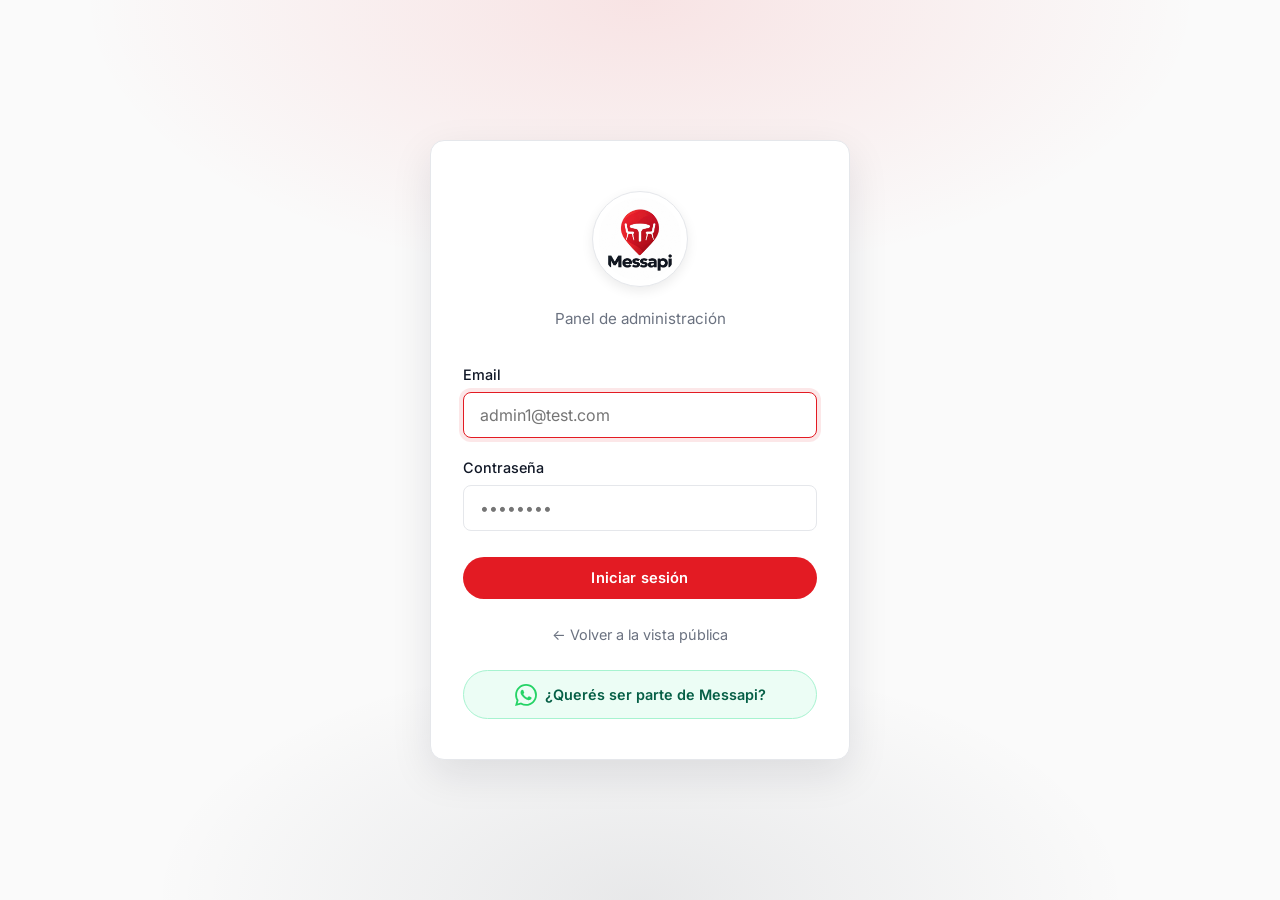
==== commit 412ae487: "feat(mobile): agregar boton de contacto por WhatsApp en el login" ====
--- a/index.html
+++ b/index.html
@@ -57,6 +57,19 @@
             <p class="auth-footer">
                 <a href="public.html">← Volver a la vista pública</a>
             </p>
+
+                        <!-- Cartel de WhatsApp -->
+            <div style="margin-top: 24px; text-align: center; width: 100%;">
+                <a href="https://wa.me/5493434165613?text=Hola!%20Quiero%20sumar%20mi%20restaurante%20a%20Messapi" 
+                   target="_blank" 
+                   style="display: flex; align-items: center; justify-content: center; gap: 8px; padding: 12px 16px; background: #ecfdf5; border: 1px solid #a7f3d0; border-radius: 999px; text-decoration: none; color: #065f46; font-size: 0.9rem; font-weight: 600;">
+                    <svg width="22" height="22" viewBox="0 0 24 24" fill="#25D366" xmlns="http://www.w3.org/2000/svg">
+                        <path d="M17.472 14.382c-.297-.149-1.758-.867-2.03-.967-.273-.099-.471-.148-.67.15-.197.297-.767.966-.94 1.164-.173.199-.347.223-.644.075-.297-.15-1.255-.463-2.39-1.475-.883-.788-1.48-1.761-1.653-2.059-.173-.297-.018-.458.13-.606.134-.133.298-.347.446-.52.149-.174.198-.298.298-.497.099-.198.05-.371-.025-.52-.075-.149-.669-1.612-.916-2.207-.242-.579-.487-.5-.669-.51-.173-.008-.371-.01-.57-.01-.198 0-.52.074-.792.372-.272.297-1.04 1.016-1.04 2.479 0 1.462 1.065 2.875 1.213 3.074.149.198 2.096 3.2 5.077 4.487.709.306 1.262.489 1.694.625.712.227 1.36.195 1.871.118.571-.085 1.758-.719 2.006-1.413.248-.694.248-1.289.173-1.413-.074-.124-.272-.198-.57-.347m-5.421 7.403h-.004a9.87 9.87 0 01-5.031-1.378l-.361-.214-3.741.982.998-3.648-.235-.374a9.86 9.86 0 01-1.51-5.26c.001-5.45 4.436-9.884 9.888-9.884 2.64 0 5.122 1.03 6.988 2.898a9.825 9.825 0 012.893 6.994c-.003 5.45-4.437 9.884-9.885 9.884m8.413-18.297A11.815 11.815 0 0012.05 0C5.495 0 .16 5.335.157 11.892c0 2.096.547 4.142 1.588 5.945L.057 24l6.305-1.654a11.882 11.882 0 005.683 1.448h.005c6.554 0 11.89-5.335 11.893-11.893a11.821 11.821 0 00-3.48-8.413z"/>
+                    </svg>
+                    ¿Querés ser parte de Messapi?
+                </a>
+            </div>
+
         </div>
     </main>
 
